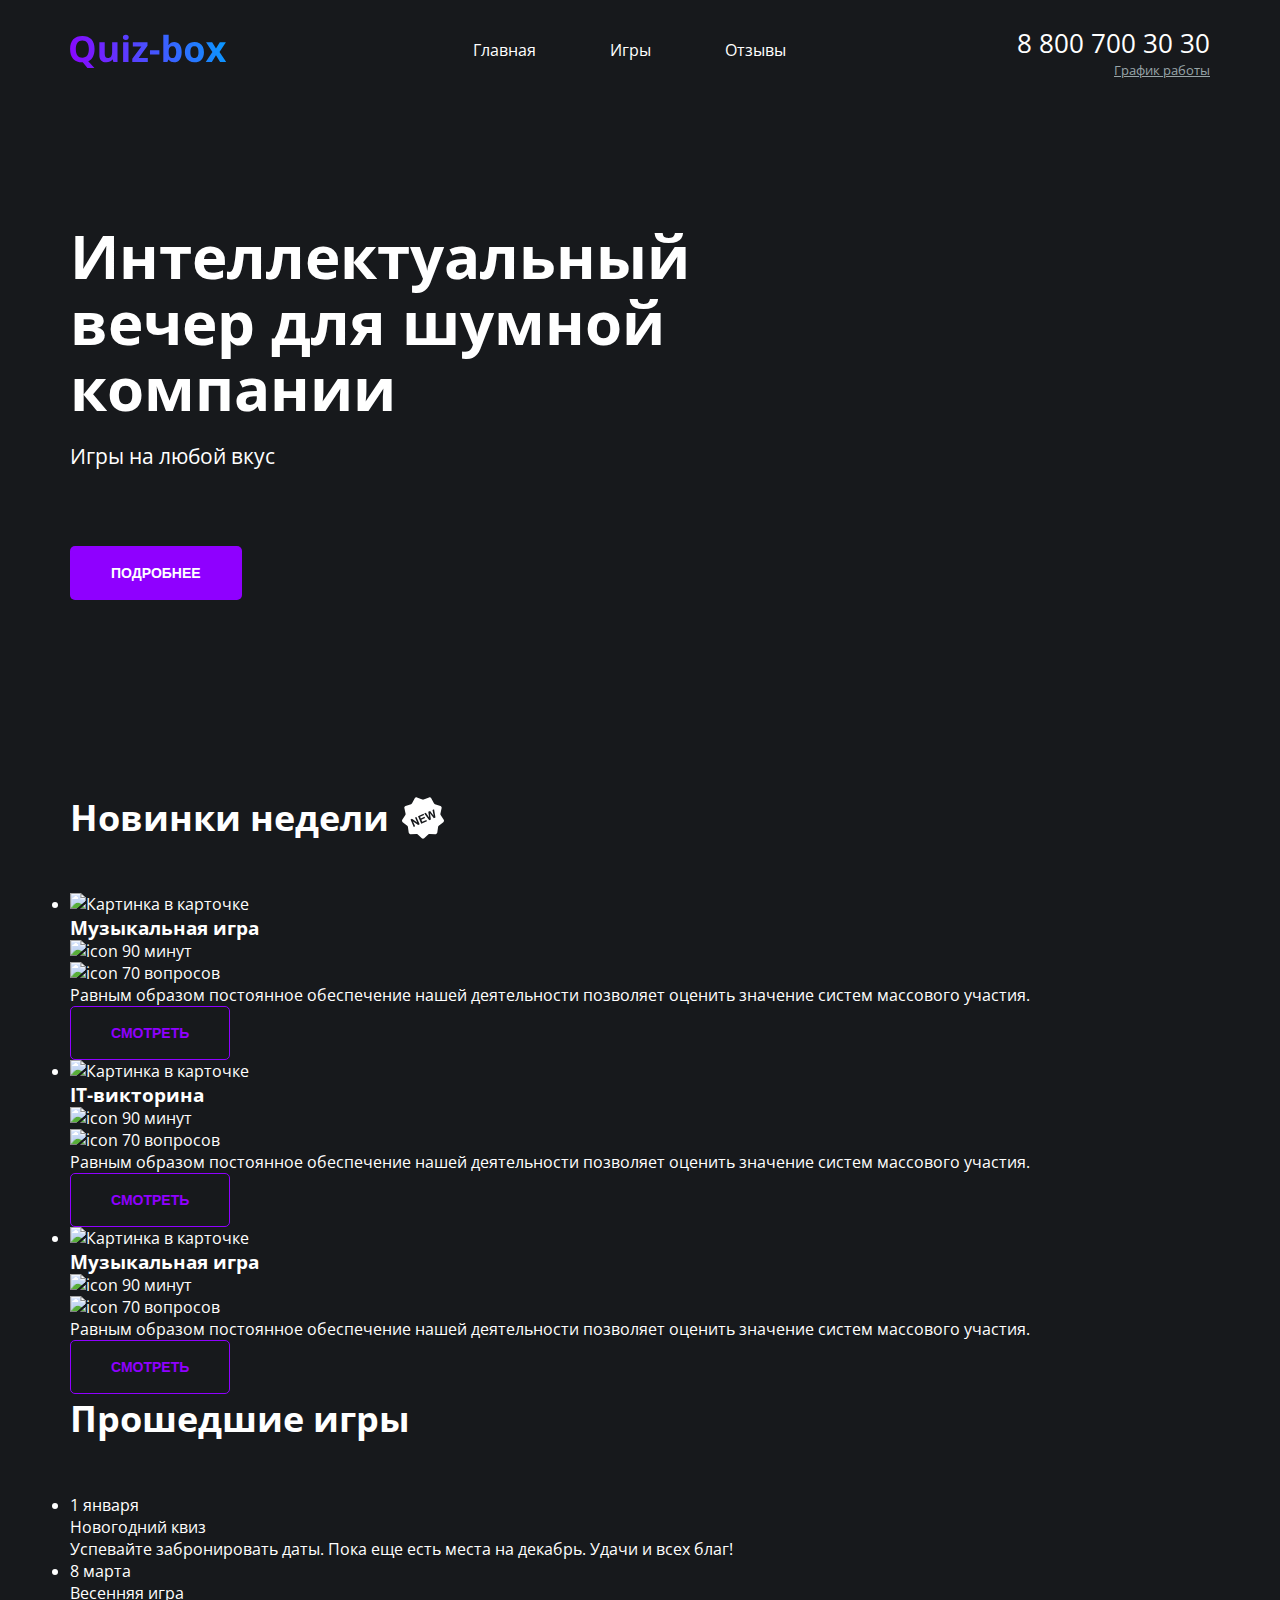
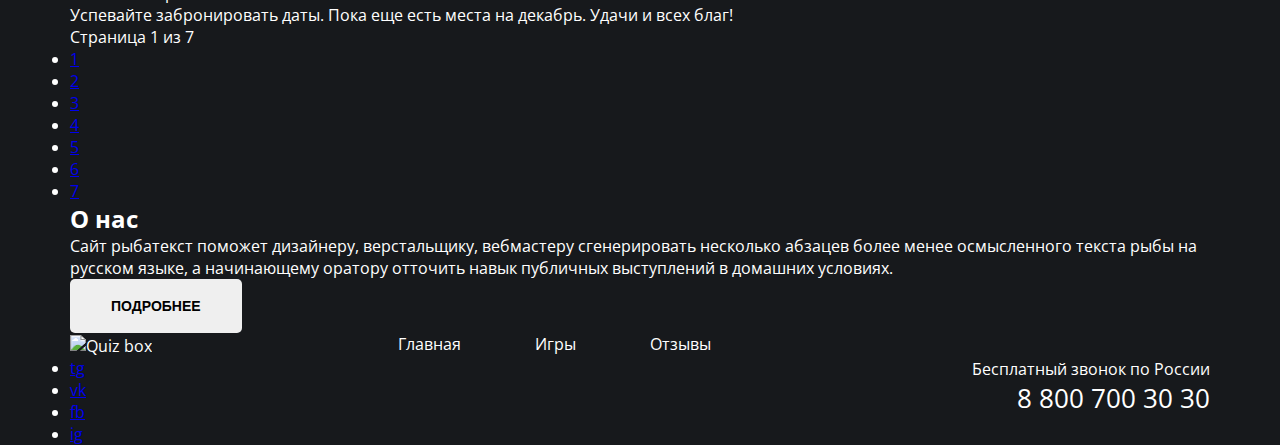
==== index.html @ 0a47a5cc "Week 2 (Quiz-box): Added styles for header" ====
<!DOCTYPE html>
<html lang="ru">

<head>
  <meta charset="UTF-8">
  <meta name="viewport" content="width=device-width, initial-scale=1.0">
  <title>Главная</title>
  <link rel="stylesheet" href="style.css">
</head>

<body id="body">
  <div class="wrapper">
    <div class="container">
      <header class="main-header">
        <div class="logo">
          <img src="./images/logo/Quiz-box.svg" alt="Quiz box" class="logo__image">
        </div>
        <nav class="menu">
          <ul class="menu__items">
            <li class="menu__item">
              <a href="#" class="menu__link">Главная</a>
            </li>
            <li class="menu__item">
              <a href="#" class="menu__link">Игры</a>
            </li>
            <li class="menu__item">
              <a href="#" class="menu__link">Отзывы</a>
            </li>
          </ul>
        </nav>
        <address class="contacts">
          <div class="contacts__phone"><a href="tel:88007003030" class="contacts__link">8 800 700 30 30</a></div>
          <div class="schedule">
            <div class="schedule__text">График работы</div>
            <div class="schedule__info">
              <div class="schedule__worktime">пн-вс: 09:00 - 20:00</div>
              <div class="schedule__lunch">Обед: 14:00-14:30</div>
            </div>
          </div>
        </address>
      </header>
      <main class="main">
        <section class="common">
          <h1 class="common__header">Интеллектуальный вечер для шумной компании</h1>
          <p class="common__text">Игры на любой вкус</p>
          <button type="button" class="btn btn-primary">Подробнее</button>
        </section>
        <section class="new">
          <div class="section-header">
            <h2 class="section-header__title">
              Новинки недели
            </h2>
            <div class="section-header__image">
              <img src="./images/icons/new.svg" alt="New" class="section-header__img">
            </div>
          </div>
          <div class="new__container">
            <ul class="new__cards">
              <li class="announce-card">
                <div class="announce-card__container">
                  <div class="announce-card__image">
                    <img src="#" alt="Картинка в карточке">
                  </div>
                  <div class="announce-card__content">
                    <h3 class="announce-card__header">Музыкальная игра</h3>
                    <div class="announce-card__options">
                      <div class="announce-card__info">
                        <img src="#" alt="icon" class="announce-card__icon">
                        <span class="announce-card__secondary">90 минут</span>
                      </div>
                      <div class="announce-card__info">
                        <img src="#" alt="icon" class="announce-card__icon">
                        <span class="announce-card__secondary">70 вопросов</span>
                      </div>
                    </div>
                    <div class="announce-card__description">
                      Равным образом постоянное обеспечение нашей деятельности позволяет оценить значение систем массового участия.
                    </div>
                    <div class="announce-card__footer">
                      <button type="button" class="btn btn-secondary">Смотреть</button>
                    </div>
                  </div>
                </div>
              </li>
              <li class="announce-card">
                <div class="announce-card__container">
                  <div class="announce-card__image">
                    <img src="#" alt="Картинка в карточке">
                  </div>
                  <div class="announce-card__content">
                    <h3 class="announce-card__header">IT-викторина</h3>
                    <div class="announce-card__options">
                      <div class="announce-card__info">
                        <img src="#" alt="icon" class="announce-card__icon">
                        <span class="announce-card__secondary">90 минут</span>
                      </div>
                      <div class="announce-card__info">
                        <img src="#" alt="icon" class="announce-card__icon">
                        <span class="announce-card__secondary">70 вопросов</span>
                      </div>
                    </div>
                    <div class="announce-card__description">
                      Равным образом постоянное обеспечение нашей деятельности позволяет оценить значение систем массового участия.
                    </div>
                    <div class="announce-card__footer">
                      <button type="button" class="btn btn-secondary">Смотреть</button>
                    </div>
                  </div>
                </div>
              </li>
              <li class="announce-card">
                <div class="announce-card__container">
                  <div class="announce-card__image">
                    <img src="#" alt="Картинка в карточке">
                  </div>
                  <div class="announce-card__content">
                    <h3 class="announce-card__header">Музыкальная игра</h3>
                    <div class="announce-card__options">
                      <div class="announce-card__info">
                        <img src="#" alt="icon" class="announce-card__icon">
                        <span class="announce-card__secondary">90 минут</span>
                      </div>
                      <div class="announce-card__info">
                        <img src="#" alt="icon" class="announce-card__icon">
                        <span class="announce-card__secondary">70 вопросов</span>
                      </div>
                    </div>
                    <div class="announce-card__description">
                      Равным образом постоянное обеспечение нашей деятельности позволяет оценить значение систем массового участия.
                    </div>
                    <div class="announce-card__footer">
                      <button type="button" class="btn btn-secondary">Смотреть</button>
                    </div>
                  </div>
                </div>
              </li>
            </ul>
          </div>
        </section>
        <section class="last">
          <div class="section-header">
            <h2 class="section-header__title">
              Прошедшие игры
            </h2>
          </div>
          <div class="cards">
            <ul class="card__list">
              <li class="past-card">
                <div class="past-card__container">
                  <div class="past-card__content">
                    <time class="past-card__date" datetime="2023-01-01">1 января</time>
                    <p class="past-card__header">Новогодний квиз</p>
                    <div class="past-card__description">
                      Успевайте забронировать даты. Пока еще есть места на декабрь. Удачи и всех благ!
                    </div>
                  </div>
                </div>
              </li>
              <li class="past-card">
                <div class="past-card__container">
                  <div class="past-card__content">
                    <time class="past-card__date" datetime="2023-03-08">8 марта</time>
                    <p class="past-card__header">Весенняя игра</p>
                    <div class="past-card__description">
                      Успевайте забронировать даты. Пока еще есть места на декабрь. Удачи и всех благ!
                    </div>
                  </div>
                </div>
              </li>
            </ul>
            <div class="pagination">
              <div class="pagination__text">
                Страница <span class="pagination__first-page">1</span> из <span class="pagination__last-page">7</span>
              </div>
              <ul class="pagination__list">
                <li class="pagination__item">
                  <a href="#" class="pagination__link">1</a>
                </li>
                <li class="pagination__item">
                  <a href="#" class="pagination__link">2</a>
                </li>
                <li class="pagination__item">
                  <a href="#" class="pagination__link">3</a>
                </li>
                <li class="pagination__item">
                  <a href="#" class="pagination__link">4</a>
                </li>
                <li class="pagination__item">
                  <a href="#" class="pagination__link">5</a>
                </li>
                <li class="pagination__item">
                  <a href="#" class="pagination__link">6</a>
                </li>
                <li class="pagination__item">
                  <a href="#" class="pagination__link">7</a>
                </li>
              </ul>
            </div>
          </div>
        </section>
        <section class="about">
          <div class="about__block">
            <h2 class="about__header">О нас</h2>
            <div class="about__text">Сайт рыбатекст поможет дизайнеру, верстальщику, вебмастеру сгенерировать несколько абзацев более менее осмысленного текста рыбы на русском языке, а начинающему оратору отточить навык публичных выступлений в домашних условиях.</div>
            <button type="button" class="btn">Подробнее</button>
          </div>
        </section>
      </main>
      <footer class="main-footer">
        <div class="logo">
          <img src="" alt="Quiz box" class="logo__image">
        </div>
        <nav class="menu">
          <ul class="menu__items">
            <li class="menu__item">
              <a href="#" class="menu__link">Главная</a>
            </li>
            <li class="menu__item">
              <a href="#" class="menu__link">Игры</a>
            </li>
            <li class="menu__item">
              <a href="#" class="menu__link">Отзывы</a>
            </li>
          </ul>
        </nav>
        <div class="social">
          <ul class="social__items">
            <li class="social__item">
              <a href="#" class="social__link">tg</a>
            </li>
            <li class="social__item">
              <a href="#" class="social__link">vk</a>
            </li>
            <li class="social__item">
              <a href="#" class="social__link">fb</a>
            </li>
            <li class="social__item">
              <a href="#" class="social__link">ig</a>
            </li>
          </ul>
        </div>
        <div class="contacts">
          <div class="contacts__description">Бесплатный звонок по России</div>
          <div class="contacts__phone"><a href="tel:88007003030" class="contacts__link">8 800 700 30 30</a></div>
        </div>
      </footer>
    </div>
  </div>
</body>

</html>
---- style.css ----
@import url("https://fonts.googleapis.com/css2?family=Open+Sans:ital,wght@0,400;0,600;0,700;1,400&display=swap");

:root {
  --main-bg-color: #17191c;
  --main-font-color: #ffffff;
  --secondary-text-color: #666666;
  --schedule-text-color: #98a4a8;
  --schedule-info-text-color: #1e1f20;
  --schedule-info-bg-color: #cdd1d2;
  --accent-color: #8f00ff;
  --btn-bg-purple: #8f00ff;
  --btn-hover-bg-purple: #741bba;
  --btn-bg-gray: #8e8e8e;
  --btn-hover-bg-gray: #2b2b2b;
  --white-color: #ffffff;
}

* {
  margin: 0;
  padding: 0;
}

#body {
  font-family: "Open Sans", sans-serif;
  font-weight: normal;
  background-color: var(--main-bg-color);
  color: var(--main-font-color);
}

.btn {
  padding: 18px 40px;
  font-size: 14px;
  font-weight: bold;
  text-transform: uppercase;
  border: 1px solid transparent;
  border-radius: 5px;
  cursor: pointer;
}

.btn-primary {
  background-color: var(--btn-bg-purple);
  color: var(--white-color);
}

.btn-primary:hover {
  background-color: var(--btn-hover-bg-purple);
}

.btn-secondary {
  background-color: transparent;
  border-color: var(--btn-bg-purple);
  color: var(--btn-bg-purple);
}

.btn-white {
}

.container {
  width: 1140px;
  margin: 0 auto;
}

.main-header {
  position: relative;
  padding: 34px 0;
  margin-bottom: 120px;
}

.logo {
  display: inline-block;
}

.logo__image {
  vertical-align: middle;
}

.menu {
  display: inline-block;
  margin-left: 207px;
}

.menu__items {
  list-style-type: none;
}

.menu__item {
  display: inline-block;
  margin: 0 35px;
}

.menu__link {
  color: var(--main-font-color);
  text-decoration: none;
}

.menu__link:hover {
  color: var(--accent-color);
}

.contacts {
  font-style: normal;
  position: absolute;
  top: 25px;
  right: 0;
  text-align: right;
}

.contacts__phone {
}

.contacts__link {
  color: var(--main-font-color);
  text-decoration: none;
  font-size: 26px;
}

.schedule__text {
  font-size: 13px;
  color: var(--schedule-text-color);
  text-decoration: underline;
}

.schedule__text:hover {
  color: var(--main-font-color);
  cursor: pointer;
}

.schedule__text:hover + .schedule__info {
  display: block;
}

.schedule__info {
  display: none;
  position: absolute;
  bottom: -100px;
  right: 0;
  padding: 20px;
  border-radius: 5px;

  background-color: var(--schedule-info-bg-color);
  color: var(--schedule-info-text-color);
}

.schedule__lunch,
.schedule__worktime {
  text-align: center;
  font-size: 13px;
}

.schedule__worktime {
  font-weight: bold;
}
.schedule__lunch {
  font-weight: 600;
}

.main .common {
  margin-bottom: 193px;
}

.main .common__header {
  width: 55%;
  margin-bottom: 21px;
  font-size: 60px;
  line-height: 1.1;
  font-weight: bold;
}

.main .common__text {
  font-size: 21px;
  margin-bottom: 76px;
}

.section-header {
  margin-bottom: 51px;
}

.section-header__title,
.section-header__image {
  display: inline-block;
  vertical-align: middle;
}

.section-header__title {
  font-size: 36px;
  font-weight: bold;
}

.new .section-header__image {
  margin-left: 9px;
  width: 42px;
  height: 42px;
}

.main-footer {
  position: relative;
}
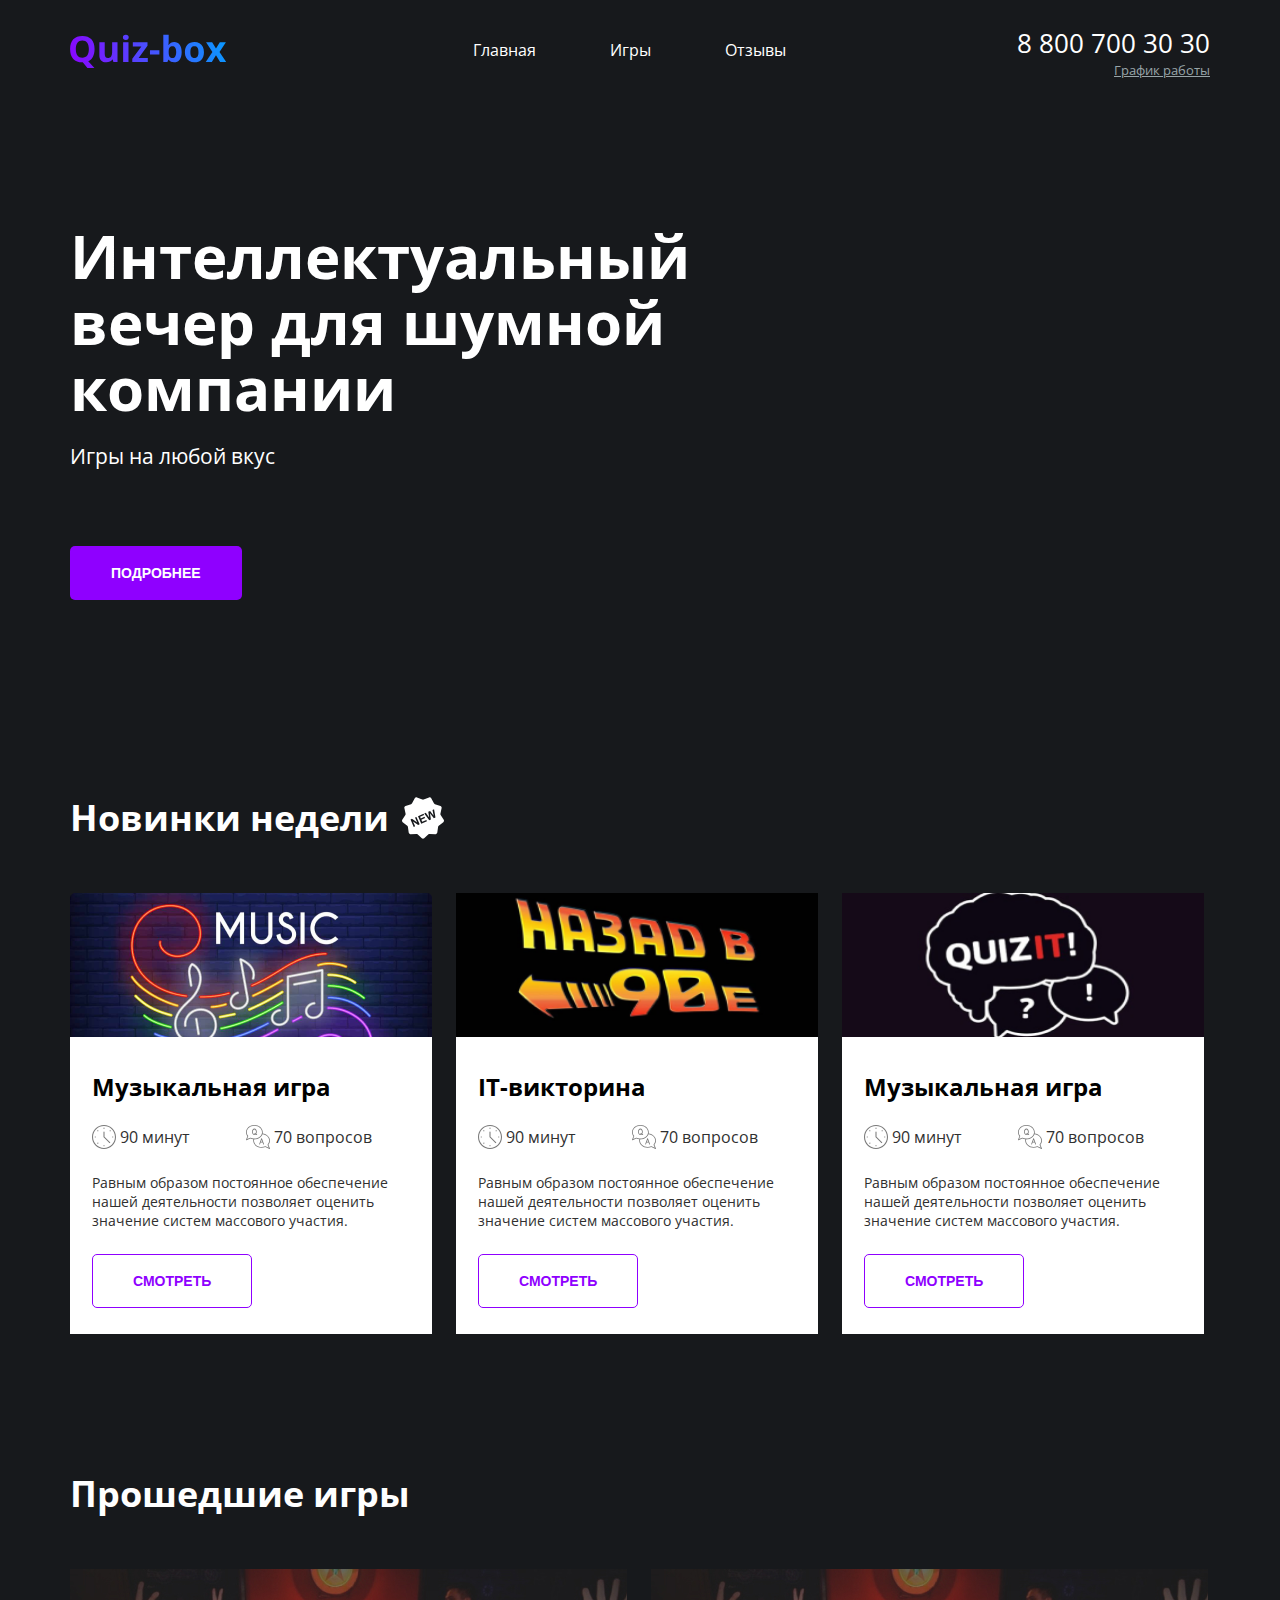
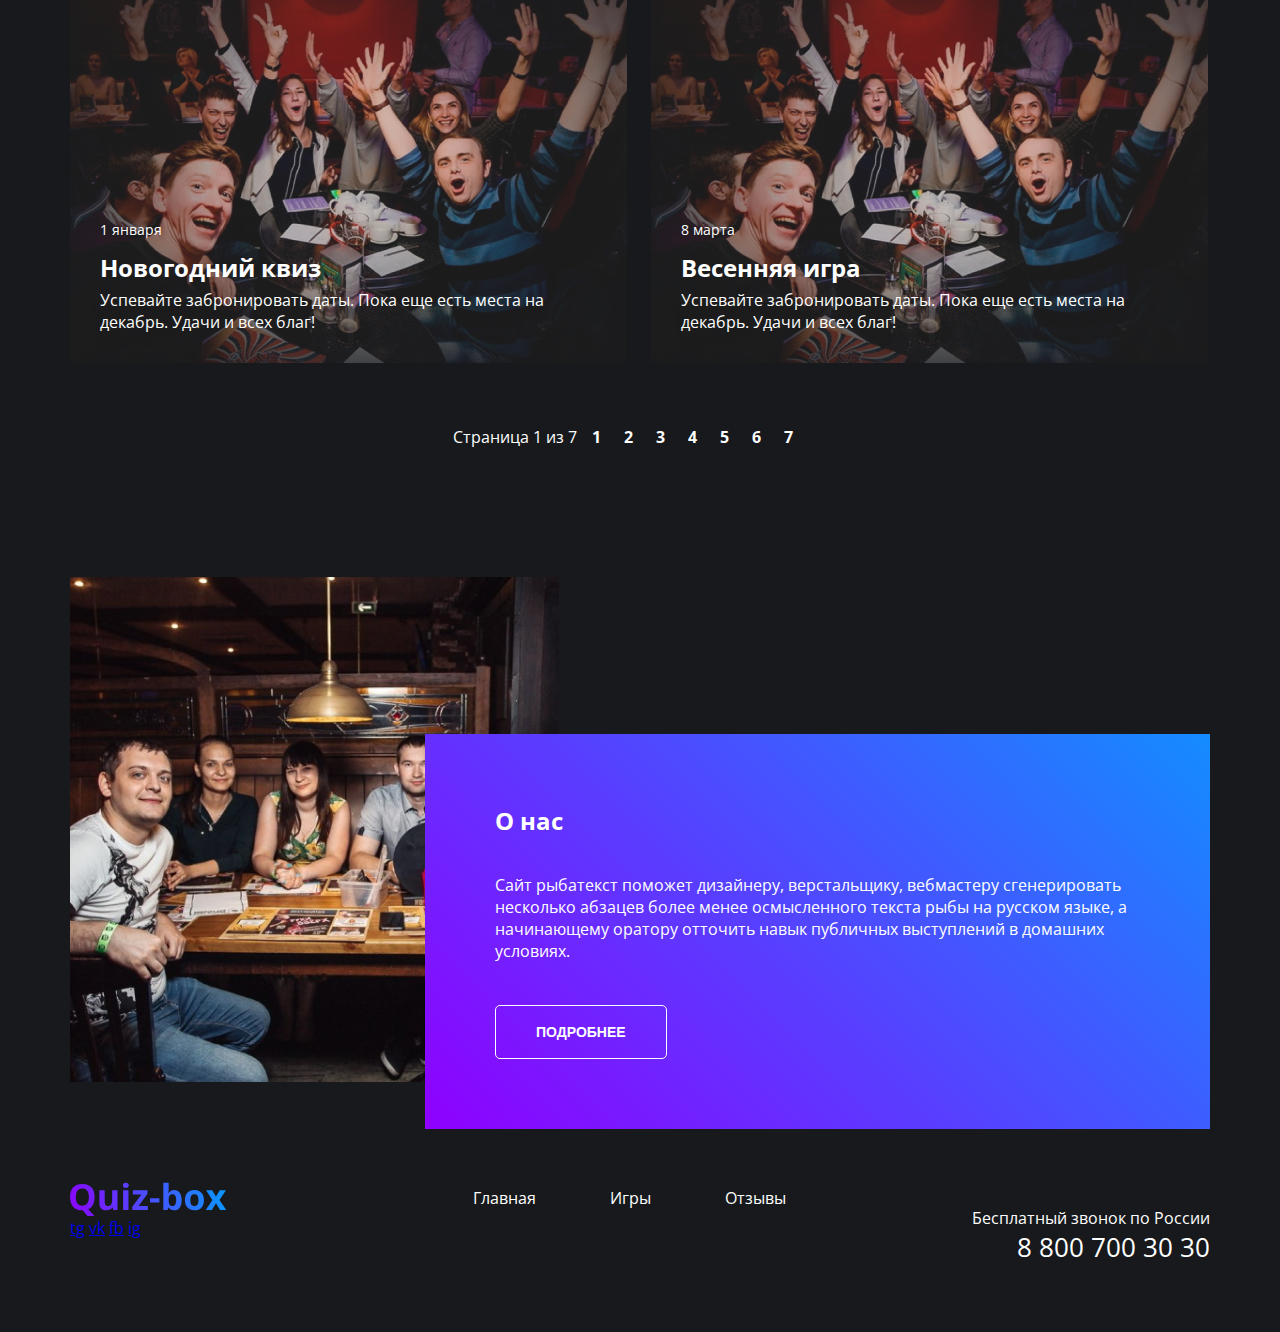
==== commit 9462ea7e: "Week 2 (Quiz-box): Added main section" ====
--- a/index.html
+++ b/index.html
@@ -1,251 +1,328 @@
 <!DOCTYPE html>
 <html lang="ru">
+  <head>
+    <meta charset="UTF-8" />
+    <meta name="viewport" content="width=device-width, initial-scale=1.0" />
+    <title>Главная</title>
+    <link rel="stylesheet" href="style.css" />
+  </head>
 
-<head>
-  <meta charset="UTF-8">
-  <meta name="viewport" content="width=device-width, initial-scale=1.0">
-  <title>Главная</title>
-  <link rel="stylesheet" href="style.css">
-</head>
-
-<body id="body">
-  <div class="wrapper">
-    <div class="container">
-      <header class="main-header">
-        <div class="logo">
-          <img src="./images/logo/Quiz-box.svg" alt="Quiz box" class="logo__image">
-        </div>
-        <nav class="menu">
-          <ul class="menu__items">
-            <li class="menu__item">
-              <a href="#" class="menu__link">Главная</a>
-            </li>
-            <li class="menu__item">
-              <a href="#" class="menu__link">Игры</a>
-            </li>
-            <li class="menu__item">
-              <a href="#" class="menu__link">Отзывы</a>
-            </li>
-          </ul>
-        </nav>
-        <address class="contacts">
-          <div class="contacts__phone"><a href="tel:88007003030" class="contacts__link">8 800 700 30 30</a></div>
-          <div class="schedule">
-            <div class="schedule__text">График работы</div>
-            <div class="schedule__info">
-              <div class="schedule__worktime">пн-вс: 09:00 - 20:00</div>
-              <div class="schedule__lunch">Обед: 14:00-14:30</div>
-            </div>
+  <body id="body">
+    <div class="wrapper">
+      <div class="container">
+        <header class="main-header">
+          <div class="logo">
+            <img
+              src="./images/logo/Quiz-box.svg"
+              alt="Quiz box"
+              class="logo__image"
+            />
           </div>
-        </address>
-      </header>
-      <main class="main">
-        <section class="common">
-          <h1 class="common__header">Интеллектуальный вечер для шумной компании</h1>
-          <p class="common__text">Игры на любой вкус</p>
-          <button type="button" class="btn btn-primary">Подробнее</button>
-        </section>
-        <section class="new">
-          <div class="section-header">
-            <h2 class="section-header__title">
-              Новинки недели
-            </h2>
-            <div class="section-header__image">
-              <img src="./images/icons/new.svg" alt="New" class="section-header__img">
-            </div>
+          <nav class="menu">
+            <ul class="menu__items">
+              <li class="menu__item">
+                <a href="#" class="menu__link">Главная</a>
+              </li>
+              <li class="menu__item">
+                <a href="#" class="menu__link">Игры</a>
+              </li>
+              <li class="menu__item">
+                <a href="#" class="menu__link">Отзывы</a>
+              </li>
+            </ul>
+          </nav>
+          <address class="contacts">
+            <div class="contacts__phone">
+              <a href="tel:88007003030" class="contacts__link"
+                >8 800 700 30 30</a
+              >
+            </div>
+            <div class="schedule">
+              <div class="schedule__text">График работы</div>
+              <div class="schedule__info">
+                <div class="schedule__worktime">пн-вс: 09:00 - 20:00</div>
+                <div class="schedule__lunch">Обед: 14:00-14:30</div>
+              </div>
+            </div>
+          </address>
+        </header>
+        <main class="main">
+          <section class="common">
+            <h1 class="common__header">
+              Интеллектуальный вечер для шумной компании
+            </h1>
+            <p class="common__text">Игры на любой вкус</p>
+            <button type="button" class="btn btn-primary">Подробнее</button>
+          </section>
+          <section class="new">
+            <div class="section-header">
+              <h2 class="section-header__title">Новинки недели</h2>
+              <div class="section-header__image">
+                <img
+                  src="./images/icons/new.svg"
+                  alt="New"
+                  class="section-header__img"
+                />
+              </div>
+            </div>
+            <div class="new__container">
+              <ul class="new__cards">
+                <li class="announce-card">
+                  <div class="announce-card__container">
+                    <div class="announce-card__image">
+                      <img
+                        src="images/content/new-1.png"
+                        class="announce-card__img"
+                        alt="Картинка в карточке"
+                      />
+                    </div>
+                    <div class="announce-card__content">
+                      <h3 class="announce-card__header">Музыкальная игра</h3>
+                      <div class="announce-card__options">
+                        <div class="announce-card__info">
+                          <img
+                            src="images/icons/time.svg"
+                            alt="icon"
+                            class="announce-card__icon"
+                          />
+                          <span class="announce-card__secondary">90 минут</span>
+                        </div>
+                        <div class="announce-card__info">
+                          <img
+                            src="images/icons/questions.svg"
+                            alt="icon"
+                            class="announce-card__icon"
+                          />
+                          <span class="announce-card__secondary"
+                            >70 вопросов</span
+                          >
+                        </div>
+                      </div>
+                      <div class="announce-card__description">
+                        Равным образом постоянное обеспечение нашей деятельности
+                        позволяет оценить значение систем массового участия.
+                      </div>
+                      <div class="announce-card__footer">
+                        <button type="button" class="btn btn-secondary">
+                          Смотреть
+                        </button>
+                      </div>
+                    </div>
+                  </div>
+                </li>
+                <li class="announce-card">
+                  <div class="announce-card__container">
+                    <div class="announce-card__image">
+                      <img
+                        src="images/content/new-2.png"
+                        class="announce-card__img"
+                        alt="Картинка в карточке"
+                      />
+                    </div>
+                    <div class="announce-card__content">
+                      <h3 class="announce-card__header">IT-викторина</h3>
+                      <div class="announce-card__options">
+                        <div class="announce-card__info">
+                          <img
+                            src="images/icons/time.svg"
+                            alt="icon"
+                            class="announce-card__icon"
+                          />
+                          <span class="announce-card__secondary">90 минут</span>
+                        </div>
+                        <div class="announce-card__info">
+                          <img
+                            src="images/icons/questions.svg"
+                            alt="icon"
+                            class="announce-card__icon"
+                          />
+                          <span class="announce-card__secondary"
+                            >70 вопросов</span
+                          >
+                        </div>
+                      </div>
+                      <div class="announce-card__description">
+                        Равным образом постоянное обеспечение нашей деятельности
+                        позволяет оценить значение систем массового участия.
+                      </div>
+                      <div class="announce-card__footer">
+                        <button type="button" class="btn btn-secondary">
+                          Смотреть
+                        </button>
+                      </div>
+                    </div>
+                  </div>
+                </li>
+                <li class="announce-card">
+                  <div class="announce-card__container">
+                    <div class="announce-card__image">
+                      <img
+                        src="images/content/new-3.png"
+                        class="announce-card__img"
+                        alt="Картинка в карточке"
+                      />
+                    </div>
+                    <div class="announce-card__content">
+                      <h3 class="announce-card__header">Музыкальная игра</h3>
+                      <div class="announce-card__options">
+                        <div class="announce-card__info">
+                          <img
+                            src="images/icons/time.svg"
+                            alt="icon"
+                            class="announce-card__icon"
+                          />
+                          <span class="announce-card__secondary">90 минут</span>
+                        </div>
+                        <div class="announce-card__info">
+                          <img
+                            src="images/icons/questions.svg"
+                            alt="icon"
+                            class="announce-card__icon"
+                          />
+                          <span class="announce-card__secondary"
+                            >70 вопросов</span
+                          >
+                        </div>
+                      </div>
+                      <div class="announce-card__description">
+                        Равным образом постоянное обеспечение нашей деятельности
+                        позволяет оценить значение систем массового участия.
+                      </div>
+                      <div class="announce-card__footer">
+                        <button type="button" class="btn btn-secondary">
+                          Смотреть
+                        </button>
+                      </div>
+                    </div>
+                  </div>
+                </li>
+              </ul>
+            </div>
+          </section>
+          <section class="last">
+            <div class="section-header">
+              <h2 class="section-header__title">Прошедшие игры</h2>
+            </div>
+            <div class="cards">
+              <ul class="card__list">
+                <li class="past-card">
+                  <div class="past-card__container">
+                    <div class="past-card__content">
+                      <time class="past-card__date" datetime="2023-01-01"
+                        >1 января</time
+                      >
+                      <p class="past-card__header">Новогодний квиз</p>
+                      <div class="past-card__description">
+                        Успевайте забронировать даты. Пока еще есть места на
+                        декабрь. Удачи и всех благ!
+                      </div>
+                    </div>
+                  </div>
+                </li>
+                <li class="past-card">
+                  <div class="past-card__container">
+                    <div class="past-card__content">
+                      <time class="past-card__date" datetime="2023-03-08"
+                        >8 марта</time
+                      >
+                      <p class="past-card__header">Весенняя игра</p>
+                      <div class="past-card__description">
+                        Успевайте забронировать даты. Пока еще есть места на
+                        декабрь. Удачи и всех благ!
+                      </div>
+                    </div>
+                  </div>
+                </li>
+              </ul>
+              <div class="pagination">
+                <div class="pagination__text">
+                  Страница <span class="pagination__first-page">1</span> из
+                  <span class="pagination__last-page">7</span>
+                </div>
+                <ul class="pagination__list">
+                  <li class="pagination__item">
+                    <a href="#" class="pagination__link">1</a>
+                  </li>
+                  <li class="pagination__item">
+                    <a href="#" class="pagination__link">2</a>
+                  </li>
+                  <li class="pagination__item">
+                    <a href="#" class="pagination__link">3</a>
+                  </li>
+                  <li class="pagination__item">
+                    <a href="#" class="pagination__link">4</a>
+                  </li>
+                  <li class="pagination__item">
+                    <a href="#" class="pagination__link">5</a>
+                  </li>
+                  <li class="pagination__item">
+                    <a href="#" class="pagination__link">6</a>
+                  </li>
+                  <li class="pagination__item">
+                    <a href="#" class="pagination__link">7</a>
+                  </li>
+                </ul>
+              </div>
+            </div>
+          </section>
+          <section class="about">
+            <div class="about__container">
+              <div class="about__block">
+                <h2 class="about__header">О нас</h2>
+                <div class="about__text">
+                  Сайт рыбатекст поможет дизайнеру, верстальщику, вебмастеру
+                  сгенерировать несколько абзацев более менее осмысленного
+                  текста рыбы на русском языке, а начинающему оратору отточить
+                  навык публичных выступлений в домашних условиях.
+                </div>
+                <button type="btn" class="btn btn-white">Подробнее</button>
+              </div>
+            </div>
+          </section>
+        </main>
+        <footer class="main-footer">
+          <div class="logo">
+            <img src="images/logo/Quiz-box.svg" alt="Quiz box" class="logo__image" />
           </div>
-          <div class="new__container">
-            <ul class="new__cards">
-              <li class="announce-card">
-                <div class="announce-card__container">
-                  <div class="announce-card__image">
-                    <img src="#" alt="Картинка в карточке">
-                  </div>
-                  <div class="announce-card__content">
-                    <h3 class="announce-card__header">Музыкальная игра</h3>
-                    <div class="announce-card__options">
-                      <div class="announce-card__info">
-                        <img src="#" alt="icon" class="announce-card__icon">
-                        <span class="announce-card__secondary">90 минут</span>
-                      </div>
-                      <div class="announce-card__info">
-                        <img src="#" alt="icon" class="announce-card__icon">
-                        <span class="announce-card__secondary">70 вопросов</span>
-                      </div>
-                    </div>
-                    <div class="announce-card__description">
-                      Равным образом постоянное обеспечение нашей деятельности позволяет оценить значение систем массового участия.
-                    </div>
-                    <div class="announce-card__footer">
-                      <button type="button" class="btn btn-secondary">Смотреть</button>
-                    </div>
-                  </div>
-                </div>
-              </li>
-              <li class="announce-card">
-                <div class="announce-card__container">
-                  <div class="announce-card__image">
-                    <img src="#" alt="Картинка в карточке">
-                  </div>
-                  <div class="announce-card__content">
-                    <h3 class="announce-card__header">IT-викторина</h3>
-                    <div class="announce-card__options">
-                      <div class="announce-card__info">
-                        <img src="#" alt="icon" class="announce-card__icon">
-                        <span class="announce-card__secondary">90 минут</span>
-                      </div>
-                      <div class="announce-card__info">
-                        <img src="#" alt="icon" class="announce-card__icon">
-                        <span class="announce-card__secondary">70 вопросов</span>
-                      </div>
-                    </div>
-                    <div class="announce-card__description">
-                      Равным образом постоянное обеспечение нашей деятельности позволяет оценить значение систем массового участия.
-                    </div>
-                    <div class="announce-card__footer">
-                      <button type="button" class="btn btn-secondary">Смотреть</button>
-                    </div>
-                  </div>
-                </div>
-              </li>
-              <li class="announce-card">
-                <div class="announce-card__container">
-                  <div class="announce-card__image">
-                    <img src="#" alt="Картинка в карточке">
-                  </div>
-                  <div class="announce-card__content">
-                    <h3 class="announce-card__header">Музыкальная игра</h3>
-                    <div class="announce-card__options">
-                      <div class="announce-card__info">
-                        <img src="#" alt="icon" class="announce-card__icon">
-                        <span class="announce-card__secondary">90 минут</span>
-                      </div>
-                      <div class="announce-card__info">
-                        <img src="#" alt="icon" class="announce-card__icon">
-                        <span class="announce-card__secondary">70 вопросов</span>
-                      </div>
-                    </div>
-                    <div class="announce-card__description">
-                      Равным образом постоянное обеспечение нашей деятельности позволяет оценить значение систем массового участия.
-                    </div>
-                    <div class="announce-card__footer">
-                      <button type="button" class="btn btn-secondary">Смотреть</button>
-                    </div>
-                  </div>
-                </div>
+          <nav class="menu">
+            <ul class="menu__items">
+              <li class="menu__item">
+                <a href="#" class="menu__link">Главная</a>
+              </li>
+              <li class="menu__item">
+                <a href="#" class="menu__link">Игры</a>
+              </li>
+              <li class="menu__item">
+                <a href="#" class="menu__link">Отзывы</a>
+              </li>
+            </ul>
+          </nav>
+          <div class="social">
+            <ul class="social__items">
+              <li class="social__item">
+                <a href="#" class="social__link">tg</a>
+              </li>
+              <li class="social__item">
+                <a href="#" class="social__link">vk</a>
+              </li>
+              <li class="social__item">
+                <a href="#" class="social__link">fb</a>
+              </li>
+              <li class="social__item">
+                <a href="#" class="social__link">ig</a>
               </li>
             </ul>
           </div>
-        </section>
-        <section class="last">
-          <div class="section-header">
-            <h2 class="section-header__title">
-              Прошедшие игры
-            </h2>
+          <div class="contacts">
+            <div class="contacts__description">Бесплатный звонок по России</div>
+            <div class="contacts__phone">
+              <a href="tel:88007003030" class="contacts__link"
+                >8 800 700 30 30</a
+              >
+            </div>
           </div>
-          <div class="cards">
-            <ul class="card__list">
-              <li class="past-card">
-                <div class="past-card__container">
-                  <div class="past-card__content">
-                    <time class="past-card__date" datetime="2023-01-01">1 января</time>
-                    <p class="past-card__header">Новогодний квиз</p>
-                    <div class="past-card__description">
-                      Успевайте забронировать даты. Пока еще есть места на декабрь. Удачи и всех благ!
-                    </div>
-                  </div>
-                </div>
-              </li>
-              <li class="past-card">
-                <div class="past-card__container">
-                  <div class="past-card__content">
-                    <time class="past-card__date" datetime="2023-03-08">8 марта</time>
-                    <p class="past-card__header">Весенняя игра</p>
-                    <div class="past-card__description">
-                      Успевайте забронировать даты. Пока еще есть места на декабрь. Удачи и всех благ!
-                    </div>
-                  </div>
-                </div>
-              </li>
-            </ul>
-            <div class="pagination">
-              <div class="pagination__text">
-                Страница <span class="pagination__first-page">1</span> из <span class="pagination__last-page">7</span>
-              </div>
-              <ul class="pagination__list">
-                <li class="pagination__item">
-                  <a href="#" class="pagination__link">1</a>
-                </li>
-                <li class="pagination__item">
-                  <a href="#" class="pagination__link">2</a>
-                </li>
-                <li class="pagination__item">
-                  <a href="#" class="pagination__link">3</a>
-                </li>
-                <li class="pagination__item">
-                  <a href="#" class="pagination__link">4</a>
-                </li>
-                <li class="pagination__item">
-                  <a href="#" class="pagination__link">5</a>
-                </li>
-                <li class="pagination__item">
-                  <a href="#" class="pagination__link">6</a>
-                </li>
-                <li class="pagination__item">
-                  <a href="#" class="pagination__link">7</a>
-                </li>
-              </ul>
-            </div>
-          </div>
-        </section>
-        <section class="about">
-          <div class="about__block">
-            <h2 class="about__header">О нас</h2>
-            <div class="about__text">Сайт рыбатекст поможет дизайнеру, верстальщику, вебмастеру сгенерировать несколько абзацев более менее осмысленного текста рыбы на русском языке, а начинающему оратору отточить навык публичных выступлений в домашних условиях.</div>
-            <button type="button" class="btn">Подробнее</button>
-          </div>
-        </section>
-      </main>
-      <footer class="main-footer">
-        <div class="logo">
-          <img src="" alt="Quiz box" class="logo__image">
-        </div>
-        <nav class="menu">
-          <ul class="menu__items">
-            <li class="menu__item">
-              <a href="#" class="menu__link">Главная</a>
-            </li>
-            <li class="menu__item">
-              <a href="#" class="menu__link">Игры</a>
-            </li>
-            <li class="menu__item">
-              <a href="#" class="menu__link">Отзывы</a>
-            </li>
-          </ul>
-        </nav>
-        <div class="social">
-          <ul class="social__items">
-            <li class="social__item">
-              <a href="#" class="social__link">tg</a>
-            </li>
-            <li class="social__item">
-              <a href="#" class="social__link">vk</a>
-            </li>
-            <li class="social__item">
-              <a href="#" class="social__link">fb</a>
-            </li>
-            <li class="social__item">
-              <a href="#" class="social__link">ig</a>
-            </li>
-          </ul>
-        </div>
-        <div class="contacts">
-          <div class="contacts__description">Бесплатный звонок по России</div>
-          <div class="contacts__phone"><a href="tel:88007003030" class="contacts__link">8 800 700 30 30</a></div>
-        </div>
-      </footer>
+        </footer>
+      </div>
     </div>
-  </div>
-</body>
-
-</html>+  </body>
+</html>
--- a/style.css
+++ b/style.css
@@ -1,5 +1,4 @@
 @import url("https://fonts.googleapis.com/css2?family=Open+Sans:ital,wght@0,400;0,600;0,700;1,400&display=swap");
-
 :root {
   --main-bg-color: #17191c;
   --main-font-color: #ffffff;
@@ -13,20 +12,19 @@
   --btn-bg-gray: #8e8e8e;
   --btn-hover-bg-gray: #2b2b2b;
   --white-color: #ffffff;
-}
-
+  --black-color: #000000;
+  --gray: #303030;
+}
 * {
   margin: 0;
   padding: 0;
 }
-
 #body {
   font-family: "Open Sans", sans-serif;
   font-weight: normal;
   background-color: var(--main-bg-color);
   color: var(--main-font-color);
 }
-
 .btn {
   padding: 18px 40px;
   font-size: 14px;
@@ -36,67 +34,56 @@
   border-radius: 5px;
   cursor: pointer;
 }
-
 .btn-primary {
   background-color: var(--btn-bg-purple);
   color: var(--white-color);
 }
-
 .btn-primary:hover {
   background-color: var(--btn-hover-bg-purple);
 }
-
 .btn-secondary {
   background-color: transparent;
   border-color: var(--btn-bg-purple);
   color: var(--btn-bg-purple);
 }
-
 .btn-white {
-}
-
+  background-color: transparent;
+  border-color: var(--white-color);
+  color: var(--white-color);
+}
 .container {
   width: 1140px;
   margin: 0 auto;
 }
-
 .main-header {
   position: relative;
   padding: 34px 0;
   margin-bottom: 120px;
 }
-
 .logo {
   display: inline-block;
 }
-
 .logo__image {
   vertical-align: middle;
 }
-
 .menu {
   display: inline-block;
   margin-left: 207px;
 }
-
 .menu__items {
   list-style-type: none;
 }
-
 .menu__item {
   display: inline-block;
   margin: 0 35px;
 }
-
 .menu__link {
   color: var(--main-font-color);
   text-decoration: none;
 }
-
 .menu__link:hover {
   color: var(--accent-color);
 }
-
 .contacts {
   font-style: normal;
   position: absolute;
@@ -104,31 +91,25 @@
   right: 0;
   text-align: right;
 }
-
 .contacts__phone {
 }
-
 .contacts__link {
   color: var(--main-font-color);
   text-decoration: none;
   font-size: 26px;
 }
-
 .schedule__text {
   font-size: 13px;
   color: var(--schedule-text-color);
   text-decoration: underline;
 }
-
 .schedule__text:hover {
   color: var(--main-font-color);
   cursor: pointer;
 }
-
 .schedule__text:hover + .schedule__info {
   display: block;
 }
-
 .schedule__info {
   display: none;
   position: absolute;
@@ -136,28 +117,23 @@
   right: 0;
   padding: 20px;
   border-radius: 5px;
-
   background-color: var(--schedule-info-bg-color);
   color: var(--schedule-info-text-color);
 }
-
 .schedule__lunch,
 .schedule__worktime {
   text-align: center;
   font-size: 13px;
 }
-
 .schedule__worktime {
   font-weight: bold;
 }
 .schedule__lunch {
   font-weight: 600;
 }
-
 .main .common {
   margin-bottom: 193px;
 }
-
 .main .common__header {
   width: 55%;
   margin-bottom: 21px;
@@ -165,33 +141,211 @@
   line-height: 1.1;
   font-weight: bold;
 }
-
 .main .common__text {
   font-size: 21px;
   margin-bottom: 76px;
 }
-
 .section-header {
   margin-bottom: 51px;
 }
-
 .section-header__title,
 .section-header__image {
   display: inline-block;
   vertical-align: middle;
 }
-
 .section-header__title {
   font-size: 36px;
   font-weight: bold;
 }
-
-.new .section-header__image {
+.section-header__image {
   margin-left: 9px;
   width: 42px;
   height: 42px;
 }
-
+.new {
+  margin-bottom: 127px;
+}
+.new__cards {
+  list-style-type: none;
+}
+.announce-card {
+  display: inline-block;
+  width: 362px;
+  height: 449px;
+}
+.announce-card:not(:last-child) {
+  margin-right: 20px;
+}
+.announce-card__container {
+}
+.announce-card__image {
+  width: 362px;
+  height: 144px;
+  width: 100%;
+}
+.announce-card__img {
+  width: 362px;
+  height: 144px;
+}
+.announce-card__content {
+  padding: 33px 22px 26px;
+  background: var(--white-color);
+  color: var(--gray);
+}
+.announce-card__header {
+  margin-bottom: 21px;
+  color: var(--black-color);
+  font-size: 24px;
+  font-weight: bold;
+}
+.announce-card__options {
+  margin-bottom: 24px;
+}
+.announce-card__info {
+  display: inline-block;
+  width: 150px;
+}
+.announce-card__icon {
+  width: 24px;
+  height: 24px;
+  vertical-align: middle;
+}
+.announce-card__secondary {
+  vertical-align: middle;
+  font-size: 16px;
+}
+.announce-card__description {
+  margin-bottom: 24px;
+  font-size: 14px;
+}
+.last {
+  margin-bottom: 124px;
+}
+.card__list {
+  list-style-type: none;
+  margin-bottom: 53px;
+}
+.past-card {
+  display: inline-block;
+  width: 557px;
+  height: 394px;
+  background-image: url(images/content/last-1.jpg);
+  position: relative;
+}
+.past-card:not(:last-child) {
+  margin-right: 20px;
+}
+.past-card__container {
+  position: relative;
+  height: 100%;
+}
+.past-card__content {
+  width: 477px;
+  position: absolute;
+  bottom: 30px;
+  left: 30px;
+}
+.past-card__date {
+  display: block;
+  font-size: 14px;
+  margin-bottom: 12px;
+}
+.past-card__header {
+  font-size: 24px;
+  font-weight: bold;
+  margin-bottom: 5px;
+}
+.past-card__description {
+  font-size: 16px;
+}
+.pagination {
+  width: 375px;
+  margin: 0 auto;
+}
+.pagination__text {
+  display: inline-block;
+  font-weight: 16px;
+}
+.pagination__list {
+  display: inline-block;
+  list-style-type: none;
+  font-size: 0;
+}
+.pagination__item {
+  display: inline-block;
+  width: 32px;
+  height: 32px;
+  background-color: transparent;
+  border-radius: 50%;
+}
+.pagination__item:hover {
+  background-color: var(--accent-color);
+}
+.pagination__link {
+  text-decoration: none;
+  font-size: 16px;
+  font-weight: bold;
+  color: var(--main-font-color);
+  display: block;
+  height: 100%;
+  width: 100%;
+  text-align: center;
+  line-height: 32px;
+}
+.about {
+  position: relative;
+  height: 552px;
+  margin-bottom: 53px;
+  background-image: url(images/content/about.jpg);
+  background-repeat: no-repeat;
+  background-size: 489px 505px;
+}
+.about__block {
+  position: absolute;
+  right: 0;
+  bottom: 0;
+  box-sizing: border-box;
+  width: 785px;
+  padding: 70px;
+  background-image: linear-gradient(45deg, #8f00ff, #148cff);
+}
+.about__header {
+  margin-bottom: 37px;
+}
+.about__text {
+  margin-bottom: 43px;
+}
 .main-footer {
   position: relative;
-}
+  height: 150px;
+}
+.logo {
+}
+.logo__image {
+}
+.menu {
+}
+.menu__items {
+}
+.menu__item {
+}
+.menu__link {
+}
+.social {
+}
+.social__items {
+  list-style-type: none;
+}
+.social__item {
+  display: inline-block;
+}
+.social__link {
+}
+.contacts {
+}
+.contacts__description {
+}
+.contacts__phone {
+}
+.contacts__link {
+}
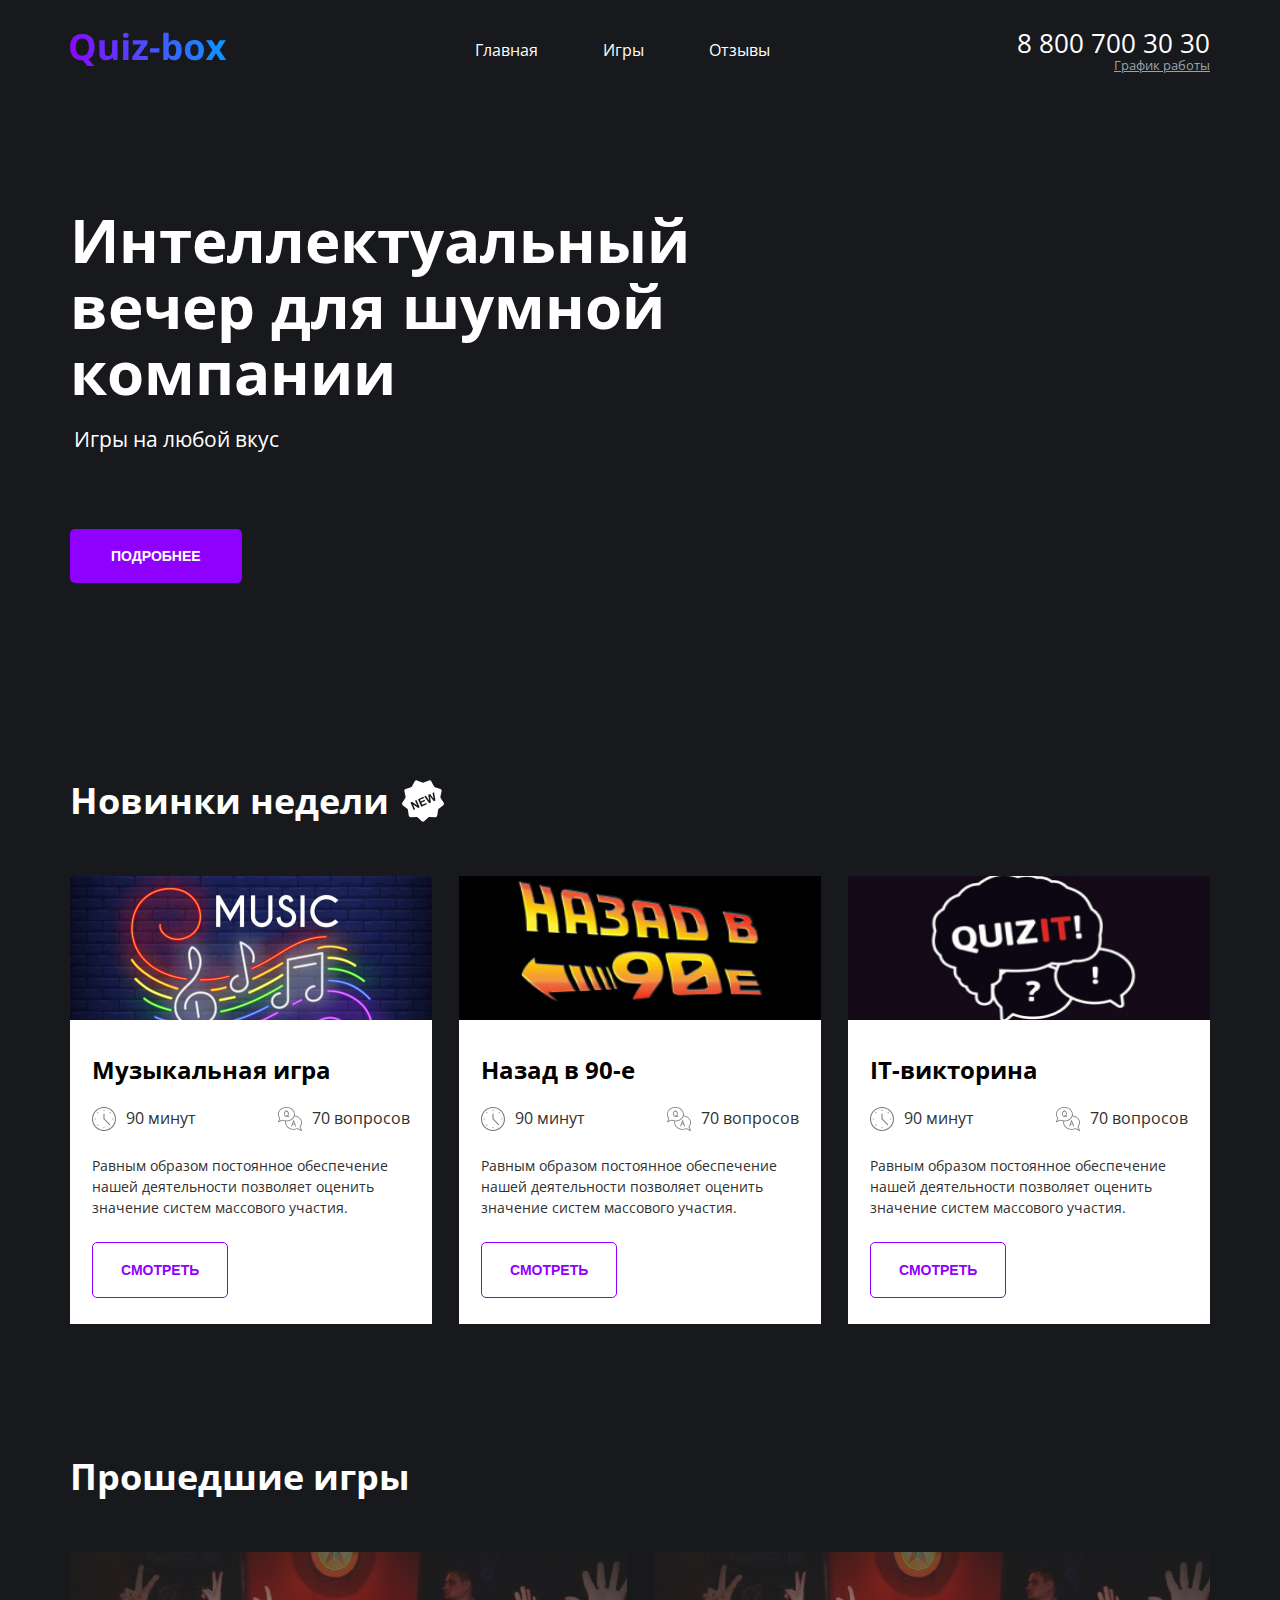
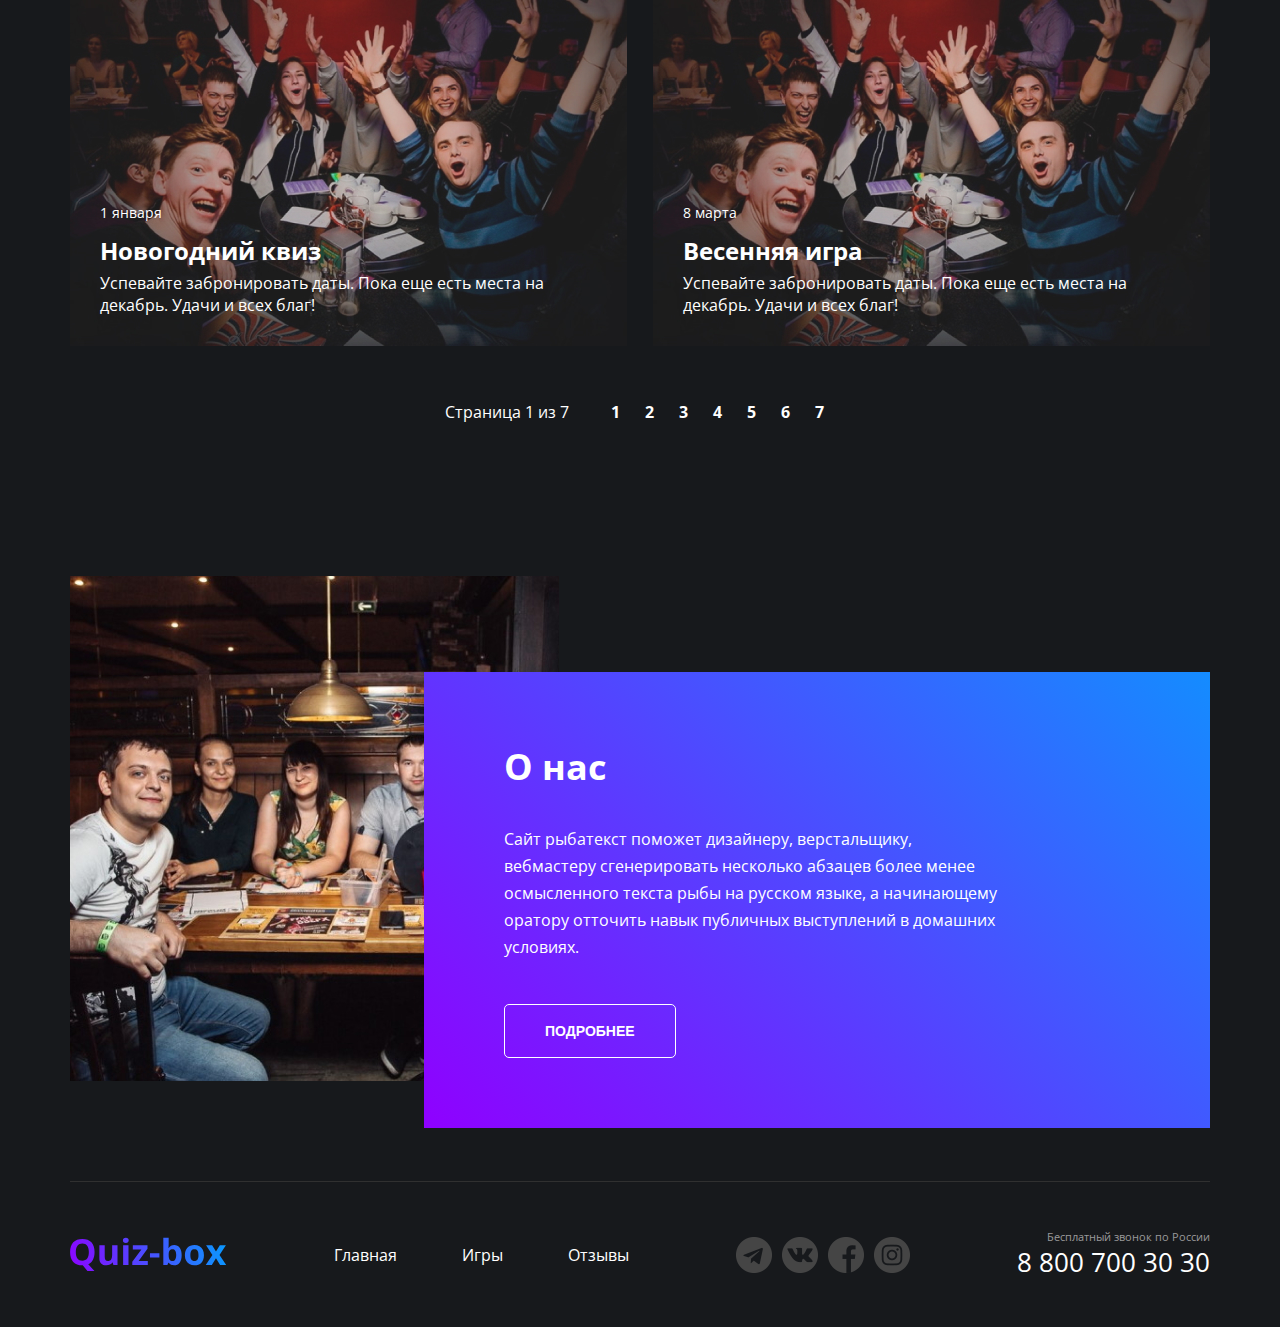
==== commit 7663daa4: "Week 2 (Quiz-box): Complete All styles" ====
--- a/index.html
+++ b/index.html
@@ -12,11 +12,13 @@
       <div class="container">
         <header class="main-header">
           <div class="logo">
-            <img
-              src="./images/logo/Quiz-box.svg"
-              alt="Quiz box"
-              class="logo__image"
-            />
+            <a href="/" class="logo__link">
+              <img
+                src="./images/logo/Quiz-box.svg"
+                alt="Quiz box - Logo"
+                class="logo__image"
+              />
+            </a>
           </div>
           <nav class="menu">
             <ul class="menu__items">
@@ -120,7 +122,7 @@
                       />
                     </div>
                     <div class="announce-card__content">
-                      <h3 class="announce-card__header">IT-викторина</h3>
+                      <h3 class="announce-card__header">Назад в 90-е</h3>
                       <div class="announce-card__options">
                         <div class="announce-card__info">
                           <img
@@ -163,7 +165,7 @@
                       />
                     </div>
                     <div class="announce-card__content">
-                      <h3 class="announce-card__header">Музыкальная игра</h3>
+                      <h3 class="announce-card__header">IT-викторина</h3>
                       <div class="announce-card__options">
                         <div class="announce-card__info">
                           <img
@@ -199,7 +201,7 @@
               </ul>
             </div>
           </section>
-          <section class="last">
+          <section class="last" style="margin-bottom:148px">
             <div class="section-header">
               <h2 class="section-header__title">Прошедшие игры</h2>
             </div>
@@ -300,16 +302,16 @@
           <div class="social">
             <ul class="social__items">
               <li class="social__item">
-                <a href="#" class="social__link">tg</a>
+                <a href="#" class="social__link social__link--tg">tg</a>
               </li>
               <li class="social__item">
-                <a href="#" class="social__link">vk</a>
+                <a href="#" class="social__link social__link--vk">vk</a>
               </li>
               <li class="social__item">
-                <a href="#" class="social__link">fb</a>
+                <a href="#" class="social__link social__link--fb">fb</a>
               </li>
               <li class="social__item">
-                <a href="#" class="social__link">ig</a>
+                <a href="#" class="social__link social__link--ig">ig</a>
               </li>
             </ul>
           </div>
--- a/style.css
+++ b/style.css
@@ -14,16 +14,23 @@
   --white-color: #ffffff;
   --black-color: #000000;
   --gray: #303030;
+  --footer-contacts-text: #9a9a9a;
 }
 * {
   margin: 0;
   padding: 0;
 }
 #body {
-  font-family: "Open Sans", sans-serif;
+  font-family: "Open Sans", Helvetica, sans-serif;
   font-weight: normal;
   background-color: var(--main-bg-color);
   color: var(--main-font-color);
+  -webkit-font-smoothing: antialiased;
+  -moz-osx-font-smoothing: grayscale;
+  text-rendering: optimizeLegibility;
+}
+a {
+  color: inherit;
 }
 .btn {
   padding: 18px 40px;
@@ -42,43 +49,58 @@
   background-color: var(--btn-hover-bg-purple);
 }
 .btn-secondary {
+  padding: 19px 28px;
   background-color: transparent;
   border-color: var(--btn-bg-purple);
   color: var(--btn-bg-purple);
+}
+.btn-secondary:hover {
+  background-color: var(--btn-bg-purple);
+  color: var(--white-color);
 }
 .btn-white {
   background-color: transparent;
   border-color: var(--white-color);
   color: var(--white-color);
 }
+.btn-white:hover {
+  background-color: var(--white-color);
+  border-color: var(--gray);
+  color: var(--gray);
+}
 .container {
   width: 1140px;
   margin: 0 auto;
 }
 .main-header {
-  position: relative;
-  padding: 34px 0;
-  margin-bottom: 120px;
+  padding: 25px 0;
+  margin-bottom: 108px;
+  display: flex;
+  justify-content: space-between;
 }
 .logo {
-  display: inline-block;
+  display: flex;
+  align-items: center;
+}
+.logo__link {
+  display: block;
 }
 .logo__image {
   vertical-align: middle;
 }
 .menu {
-  display: inline-block;
-  margin-left: 207px;
+  display: flex;
+  align-items: center;
 }
 .menu__items {
   list-style-type: none;
+  display: flex;
+  gap: 65px;
 }
 .menu__item {
   display: inline-block;
-  margin: 0 35px;
 }
 .menu__link {
-  color: var(--main-font-color);
   text-decoration: none;
 }
 .menu__link:hover {
@@ -86,17 +108,15 @@
 }
 .contacts {
   font-style: normal;
-  position: absolute;
-  top: 25px;
-  right: 0;
   text-align: right;
 }
-.contacts__phone {
-}
 .contacts__link {
-  color: var(--main-font-color);
   text-decoration: none;
   font-size: 26px;
+}
+.schedule {
+  margin-top: -5px;
+  position: relative;
 }
 .schedule__text {
   font-size: 13px;
@@ -113,7 +133,7 @@
 .schedule__info {
   display: none;
   position: absolute;
-  bottom: -100px;
+  bottom: -80px;
   right: 0;
   padding: 20px;
   border-radius: 5px;
@@ -136,7 +156,7 @@
 }
 .main .common__header {
   width: 55%;
-  margin-bottom: 21px;
+  margin-bottom: 20px;
   font-size: 60px;
   line-height: 1.1;
   font-weight: bold;
@@ -144,6 +164,7 @@
 .main .common__text {
   font-size: 21px;
   margin-bottom: 76px;
+  margin-left: 4px;
 }
 .section-header {
   margin-bottom: 51px;
@@ -167,16 +188,12 @@
 }
 .new__cards {
   list-style-type: none;
+  display: flex;
+  justify-content: space-between;
 }
 .announce-card {
-  display: inline-block;
   width: 362px;
   height: 449px;
-}
-.announce-card:not(:last-child) {
-  margin-right: 20px;
-}
-.announce-card__container {
 }
 .announce-card__image {
   width: 362px;
@@ -186,6 +203,7 @@
 .announce-card__img {
   width: 362px;
   height: 144px;
+  object-fit: fill;
 }
 .announce-card__content {
   padding: 33px 22px 26px;
@@ -200,10 +218,12 @@
 }
 .announce-card__options {
   margin-bottom: 24px;
+  display: flex;
+  justify-content: space-between;
 }
 .announce-card__info {
-  display: inline-block;
-  width: 150px;
+  display: flex;
+  gap: 10px;
 }
 .announce-card__icon {
   width: 24px;
@@ -217,33 +237,31 @@
 .announce-card__description {
   margin-bottom: 24px;
   font-size: 14px;
+  line-height: 1.5;
 }
 .last {
   margin-bottom: 124px;
 }
 .card__list {
   list-style-type: none;
-  margin-bottom: 53px;
+  margin-bottom: 50px;
+  display: flex;
+  justify-content: space-between;
 }
 .past-card {
-  display: inline-block;
   width: 557px;
   height: 394px;
   background-image: url(images/content/last-1.jpg);
-  position: relative;
-}
-.past-card:not(:last-child) {
-  margin-right: 20px;
 }
 .past-card__container {
-  position: relative;
+  box-sizing: border-box;
   height: 100%;
+  padding: 30px;
+  display: flex;
+  align-items: end;
 }
 .past-card__content {
   width: 477px;
-  position: absolute;
-  bottom: 30px;
-  left: 30px;
 }
 .past-card__date {
   display: block;
@@ -259,17 +277,19 @@
   font-size: 16px;
 }
 .pagination {
-  width: 375px;
-  margin: 0 auto;
+  display: flex;
+  justify-content: center;
+  align-items: center;
+  gap: 30px;
 }
 .pagination__text {
-  display: inline-block;
   font-weight: 16px;
 }
 .pagination__list {
-  display: inline-block;
+  display: flex;
   list-style-type: none;
   font-size: 0;
+  gap: 2px;
 }
 .pagination__item {
   display: inline-block;
@@ -285,7 +305,6 @@
   text-decoration: none;
   font-size: 16px;
   font-weight: bold;
-  color: var(--main-font-color);
   display: block;
   height: 100%;
   width: 100%;
@@ -299,51 +318,84 @@
   background-image: url(images/content/about.jpg);
   background-repeat: no-repeat;
   background-size: 489px 505px;
+  display: flex;
+  justify-content: end;
+  align-items: end;
 }
 .about__block {
-  position: absolute;
-  right: 0;
-  bottom: 0;
   box-sizing: border-box;
-  width: 785px;
-  padding: 70px;
+  width: 786px;
+  padding: 70px 80px;
   background-image: linear-gradient(45deg, #8f00ff, #148cff);
 }
 .about__header {
-  margin-bottom: 37px;
+  margin-bottom: 35px;
+  font-size: 36px;
+  font-weight: bold;
 }
 .about__text {
+  width: 502px;
+  font-size: 16px;
+  line-height: 27px;
   margin-bottom: 43px;
 }
 .main-footer {
-  position: relative;
-  height: 150px;
-}
-.logo {
-}
-.logo__image {
-}
-.menu {
-}
-.menu__items {
-}
-.menu__item {
-}
-.menu__link {
+  border-top: 1px solid var(--gray);
+  padding: 47px 0;
+  display: flex;
+  justify-content: space-between;
 }
 .social {
+  display: flex;
+  align-items: center;
 }
 .social__items {
   list-style-type: none;
+  display: flex;
+  gap: 10px;
 }
 .social__item {
-  display: inline-block;
+  width: 36px;
+  height: 36px;
 }
 .social__link {
+  display: block;
+  text-decoration: none;
+  width: 100%;
+  height: 100%;
+  text-align: center;
+  line-height: 36px;
+  font-size: 0;
+}
+.social__link--tg {
+  background-image: url(images/icons/social/t.png);
+}
+.social__link--vk {
+  background-image: url(images/icons/social/vk.png);
+}
+.social__link--fb {
+  background-image: url(images/icons/social/f.png);
+}
+.social__link--ig {
+  background-image: url(images/icons/social/in.png);
+}
+.social__link--tg:hover {
+  background-image: url(images/icons/social/t-h.png);
+}
+.social__link--vk:hover {
+  background-image: url(images/icons/social/vk-h.png);
+}
+.social__link--fb:hover {
+  background-image: url(images/icons/social/f-h.png);
+}
+.social__link--ig:hover {
+  background-image: url(images/icons/social/in-h.png);
 }
 .contacts {
 }
 .contacts__description {
+  font-size: 11px;
+  color: var(--footer-contacts-text);
 }
 .contacts__phone {
 }
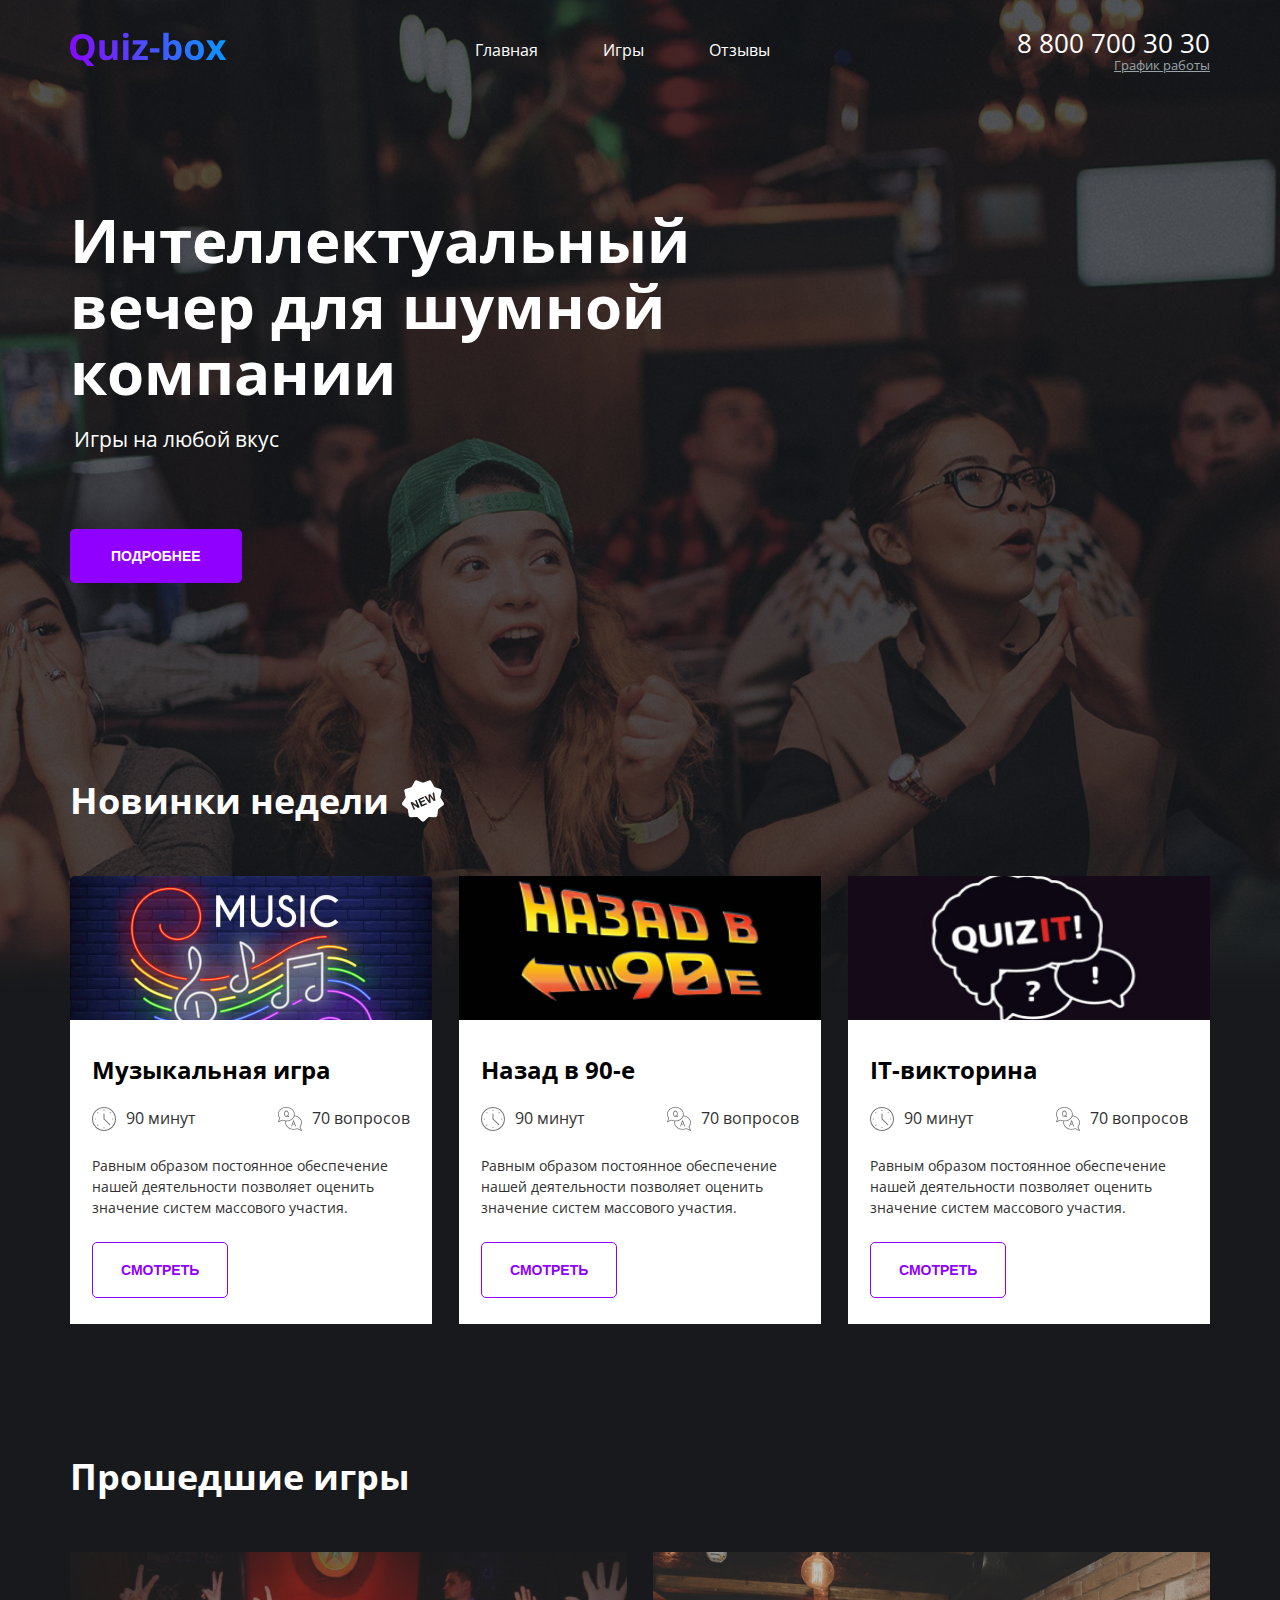
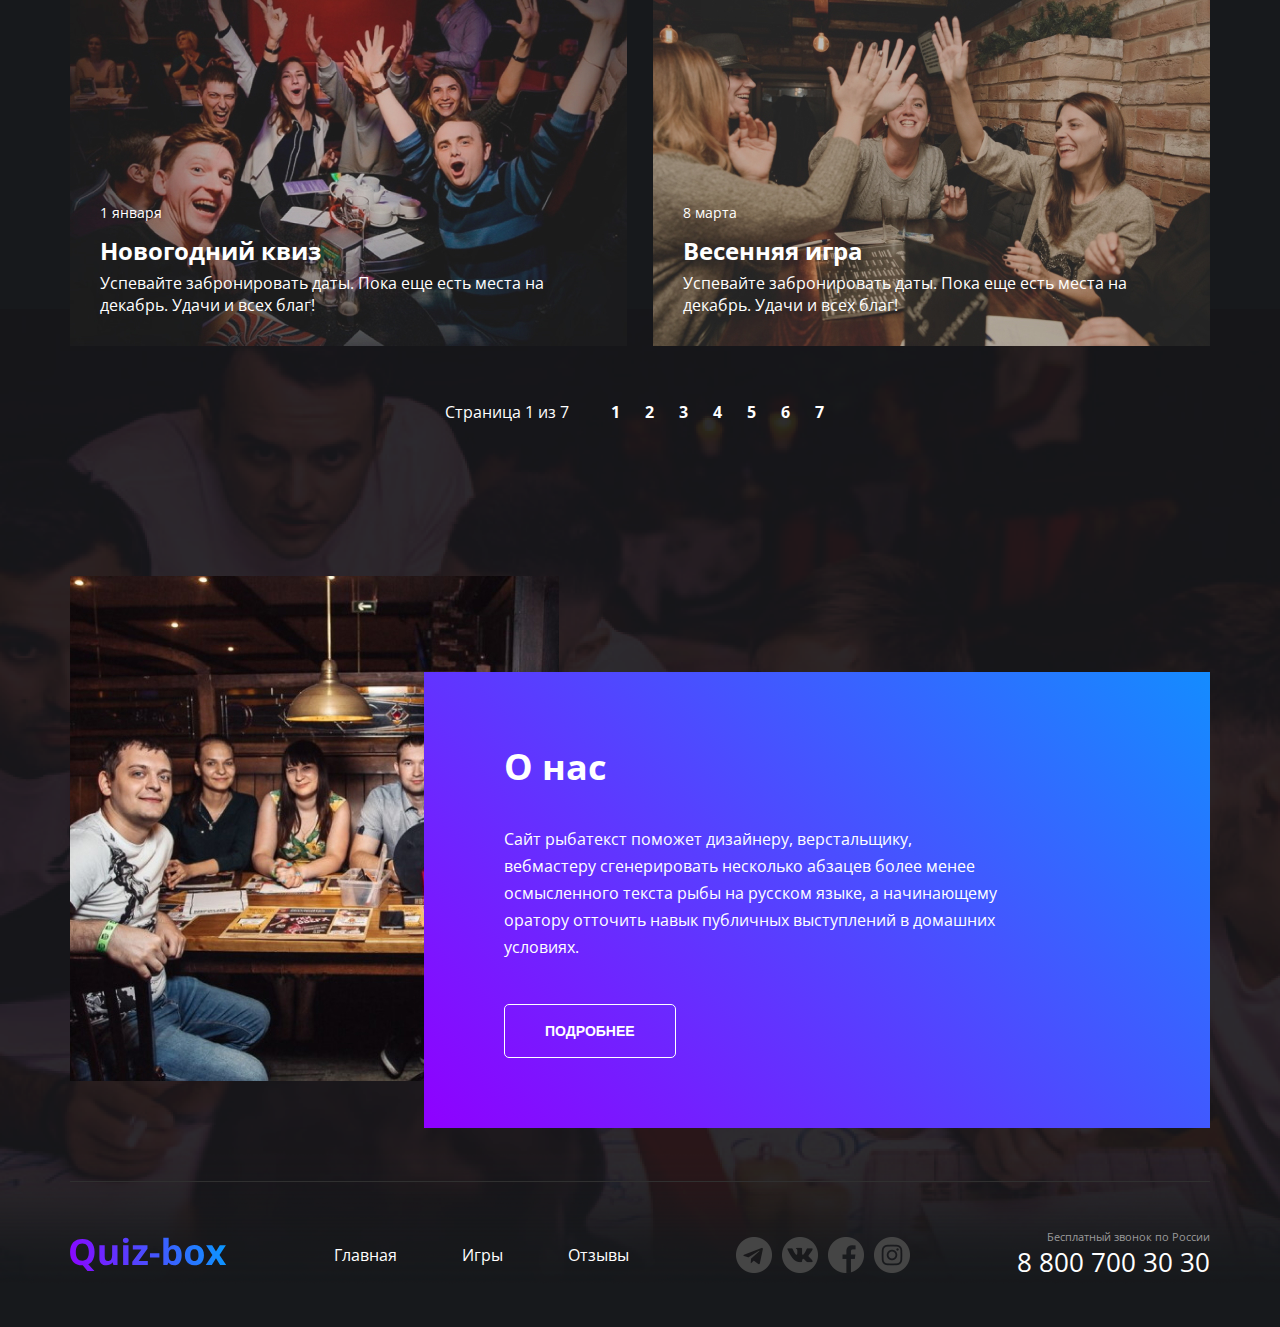
==== commit 81f6c068: "Week 2 (Quiz-box): Completed" ====
--- a/index.html
+++ b/index.html
@@ -201,13 +201,20 @@
               </ul>
             </div>
           </section>
-          <section class="last" style="margin-bottom:148px">
+          <section class="last" style="margin-bottom: 148px">
             <div class="section-header">
               <h2 class="section-header__title">Прошедшие игры</h2>
             </div>
             <div class="cards">
               <ul class="card__list">
                 <li class="past-card">
+                  <div class="past-card__image">
+                    <img
+                      src="images/content/last-1.jpg"
+                      class="past-card__img"
+                      alt="Картинка Новогодний квиз"
+                    />
+                  </div>
                   <div class="past-card__container">
                     <div class="past-card__content">
                       <time class="past-card__date" datetime="2023-01-01"
@@ -222,6 +229,13 @@
                   </div>
                 </li>
                 <li class="past-card">
+                  <div class="past-card__image">
+                    <img
+                      src="images/content/last-2.jpg"
+                      class="past-card__img"
+                      alt="Картинка Новогодний квиз"
+                    />
+                  </div>
                   <div class="past-card__container">
                     <div class="past-card__content">
                       <time class="past-card__date" datetime="2023-03-08"
@@ -284,7 +298,11 @@
         </main>
         <footer class="main-footer">
           <div class="logo">
-            <img src="images/logo/Quiz-box.svg" alt="Quiz box" class="logo__image" />
+            <img
+              src="images/logo/Quiz-box.svg"
+              alt="Quiz box"
+              class="logo__image"
+            />
           </div>
           <nav class="menu">
             <ul class="menu__items">
--- a/style.css
+++ b/style.css
@@ -23,11 +23,13 @@
 #body {
   font-family: "Open Sans", Helvetica, sans-serif;
   font-weight: normal;
-  background-color: var(--main-bg-color);
   color: var(--main-font-color);
   -webkit-font-smoothing: antialiased;
   -moz-osx-font-smoothing: grayscale;
   text-rendering: optimizeLegibility;
+  background: top center no-repeat url(images/background-1.png),
+    bottom center no-repeat url(images/background-2.png);
+  background-color: var(--main-bg-color);
 }
 a {
   color: inherit;
@@ -130,16 +132,30 @@
 .schedule__text:hover + .schedule__info {
   display: block;
 }
+.schedule__info:hover {
+  display: block;
+}
 .schedule__info {
   display: none;
   position: absolute;
-  bottom: -80px;
+  bottom: -90px;
   right: 0;
   padding: 20px;
   border-radius: 5px;
   background-color: var(--schedule-info-bg-color);
   color: var(--schedule-info-text-color);
 }
+.schedule__info::before {
+  position: absolute;
+  top: -25px;
+  right: 35px;
+  z-index: -1;
+  content: "";
+  width: 0px;
+  height: 0px;
+  border: 15px solid transparent;
+  border-bottom: 15px solid var(--schedule-info-bg-color);
+}
 .schedule__lunch,
 .schedule__worktime {
   text-align: center;
@@ -147,6 +163,7 @@
 }
 .schedule__worktime {
   font-weight: bold;
+  margin-bottom: 5px;
 }
 .schedule__lunch {
   font-weight: 600;
@@ -249,16 +266,23 @@
   justify-content: space-between;
 }
 .past-card {
+  position: relative;
   width: 557px;
   height: 394px;
-  background-image: url(images/content/last-1.jpg);
 }
 .past-card__container {
+  box-sizing: border-box;
   box-sizing: border-box;
   height: 100%;
   padding: 30px;
   display: flex;
   align-items: end;
+}
+.past-card__image {
+  position: absolute;
+  z-index: -1;
+  width: 100%;
+  height: 100%;
 }
 .past-card__content {
   width: 477px;
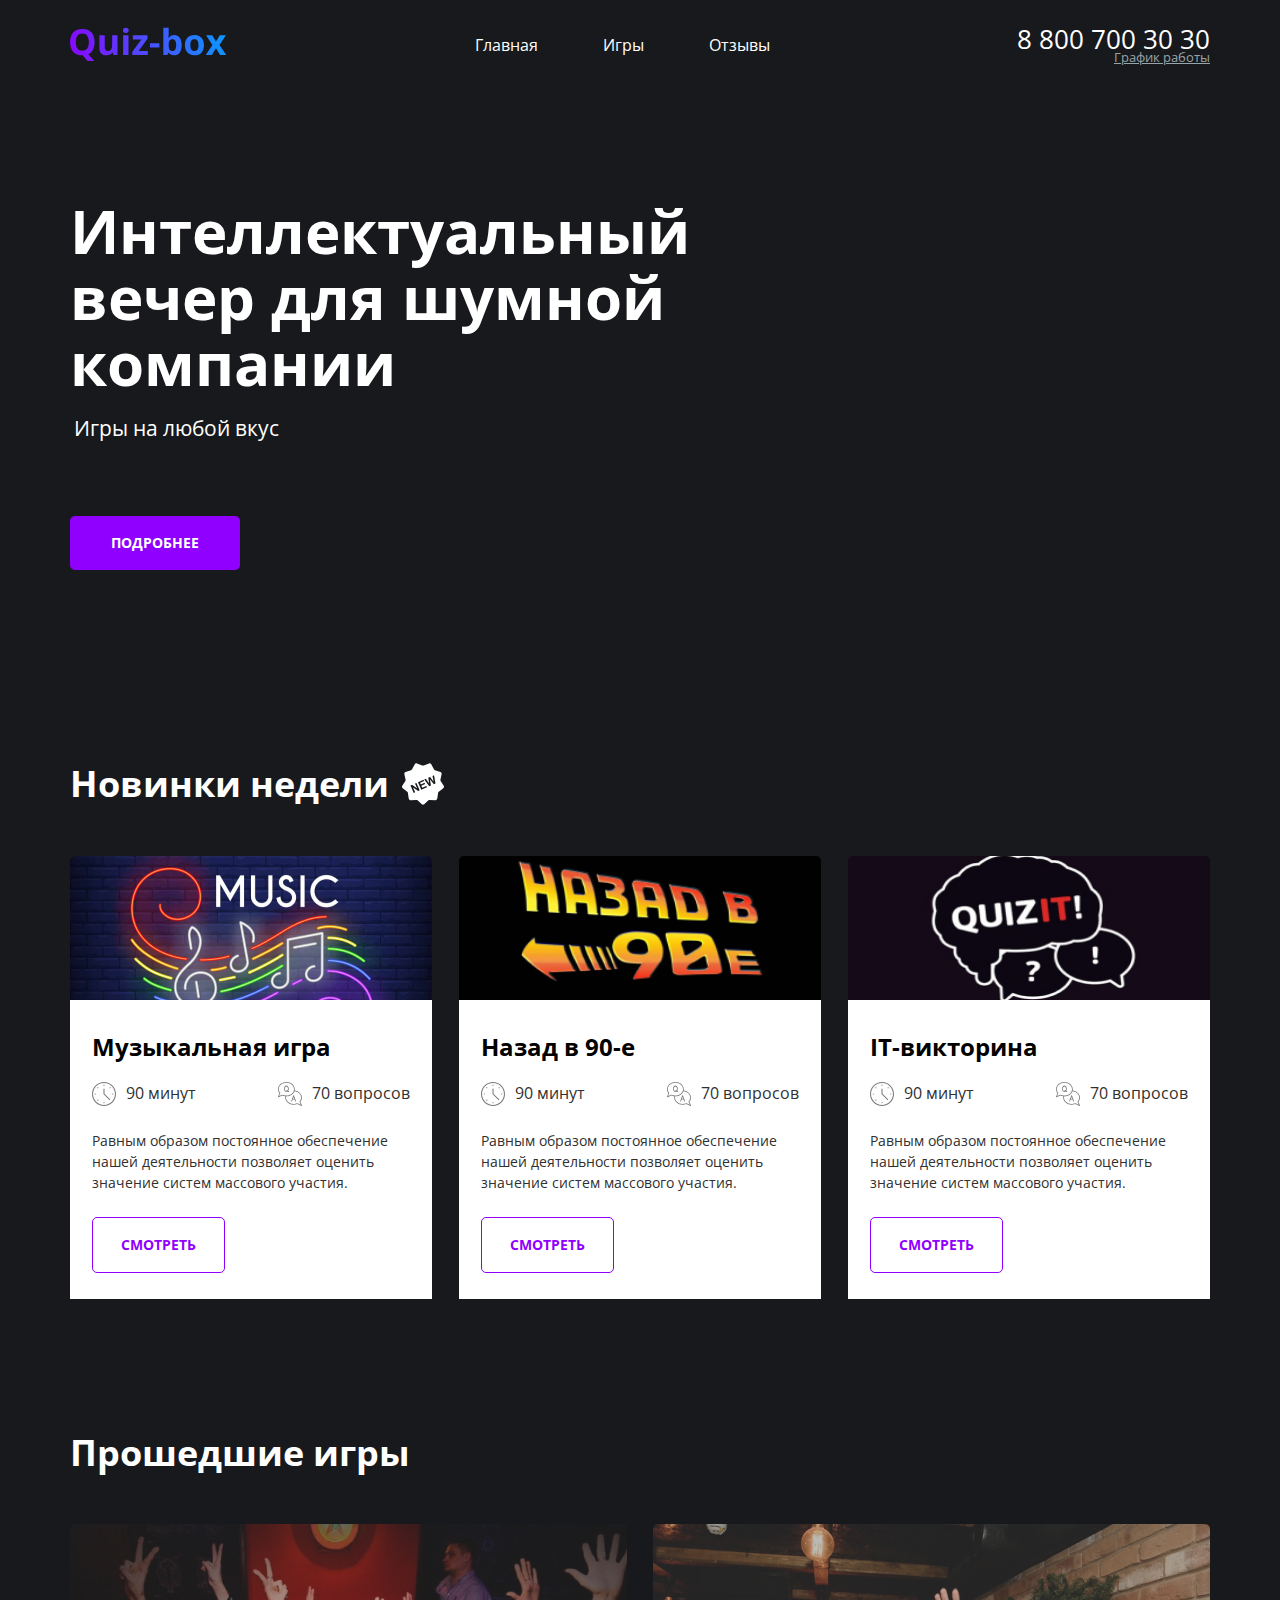
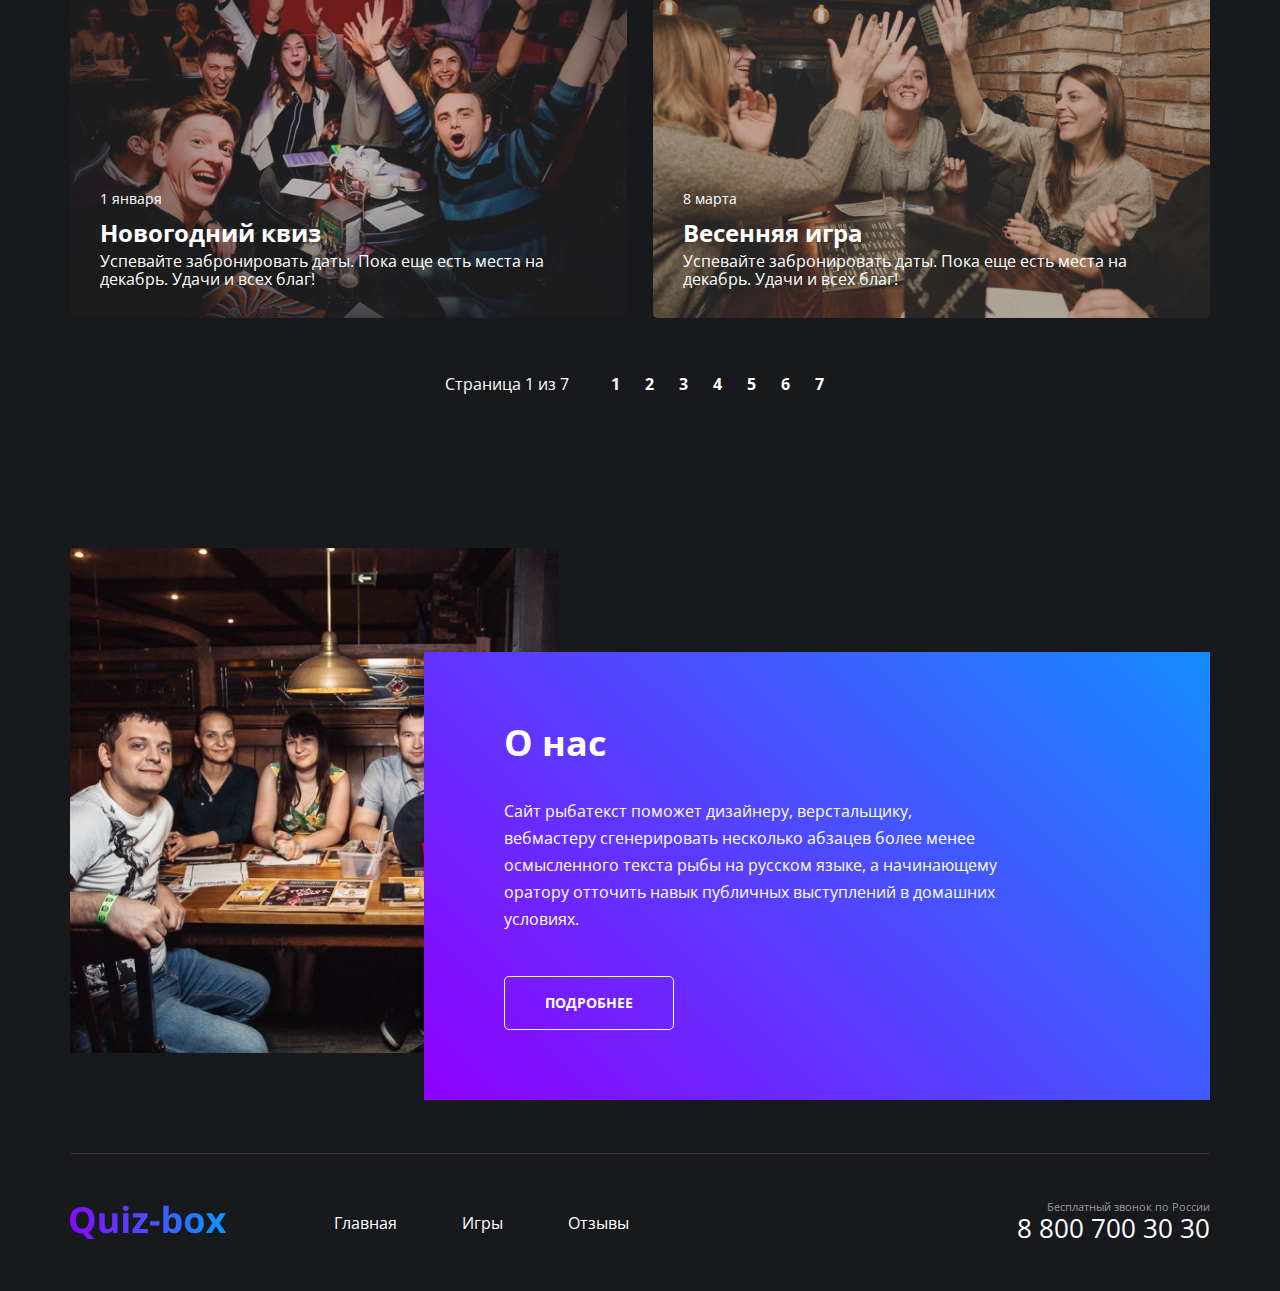
==== commit 138f1b06: "Week3: Flexbox, CSS-files structure" ====
--- a/index.html
+++ b/index.html
@@ -4,7 +4,7 @@
     <meta charset="UTF-8" />
     <meta name="viewport" content="width=device-width, initial-scale=1.0" />
     <title>Главная</title>
-    <link rel="stylesheet" href="style.css" />
+    <link rel="stylesheet" href="styles/main.css" />
   </head>
 
   <body id="body">
@@ -206,7 +206,7 @@
               <h2 class="section-header__title">Прошедшие игры</h2>
             </div>
             <div class="cards">
-              <ul class="card__list">
+              <ul class="cards__list">
                 <li class="past-card">
                   <div class="past-card__image">
                     <img
--- a/styles/main.css
+++ b/styles/main.css
@@ -0,0 +1,25 @@
+/* Fonts */
+@import url('https://fonts.googleapis.com/css2?family=Open+Sans:ital,wght@0,400;0,600;0,700;1,400&display=swap');
+
+/* Layout */
+@import url('./layout/normalize.css');
+@import url('./layout/base.css');
+@import url('./layout/btn.css');
+
+/* Blocks */
+@import url('./blocks/main-header.css');
+@import url('./blocks/logo.css');
+@import url('./blocks/menu.css');
+@import url('./blocks/contacts.css');
+@import url('./blocks/schedule.css');
+@import url('./blocks/section-header.css');
+@import url('./blocks/common.css');
+@import url('./blocks/new.css');
+@import url('./blocks/announce-card.css');
+@import url('./blocks/last.css');
+@import url('./blocks/cards.css');
+@import url('./blocks/past-card.css');
+@import url('./blocks/pagination.css');
+@import url('./blocks/about.css');
+@import url('./blocks/main-footer.css');
+@import url('./blocks/social.css');
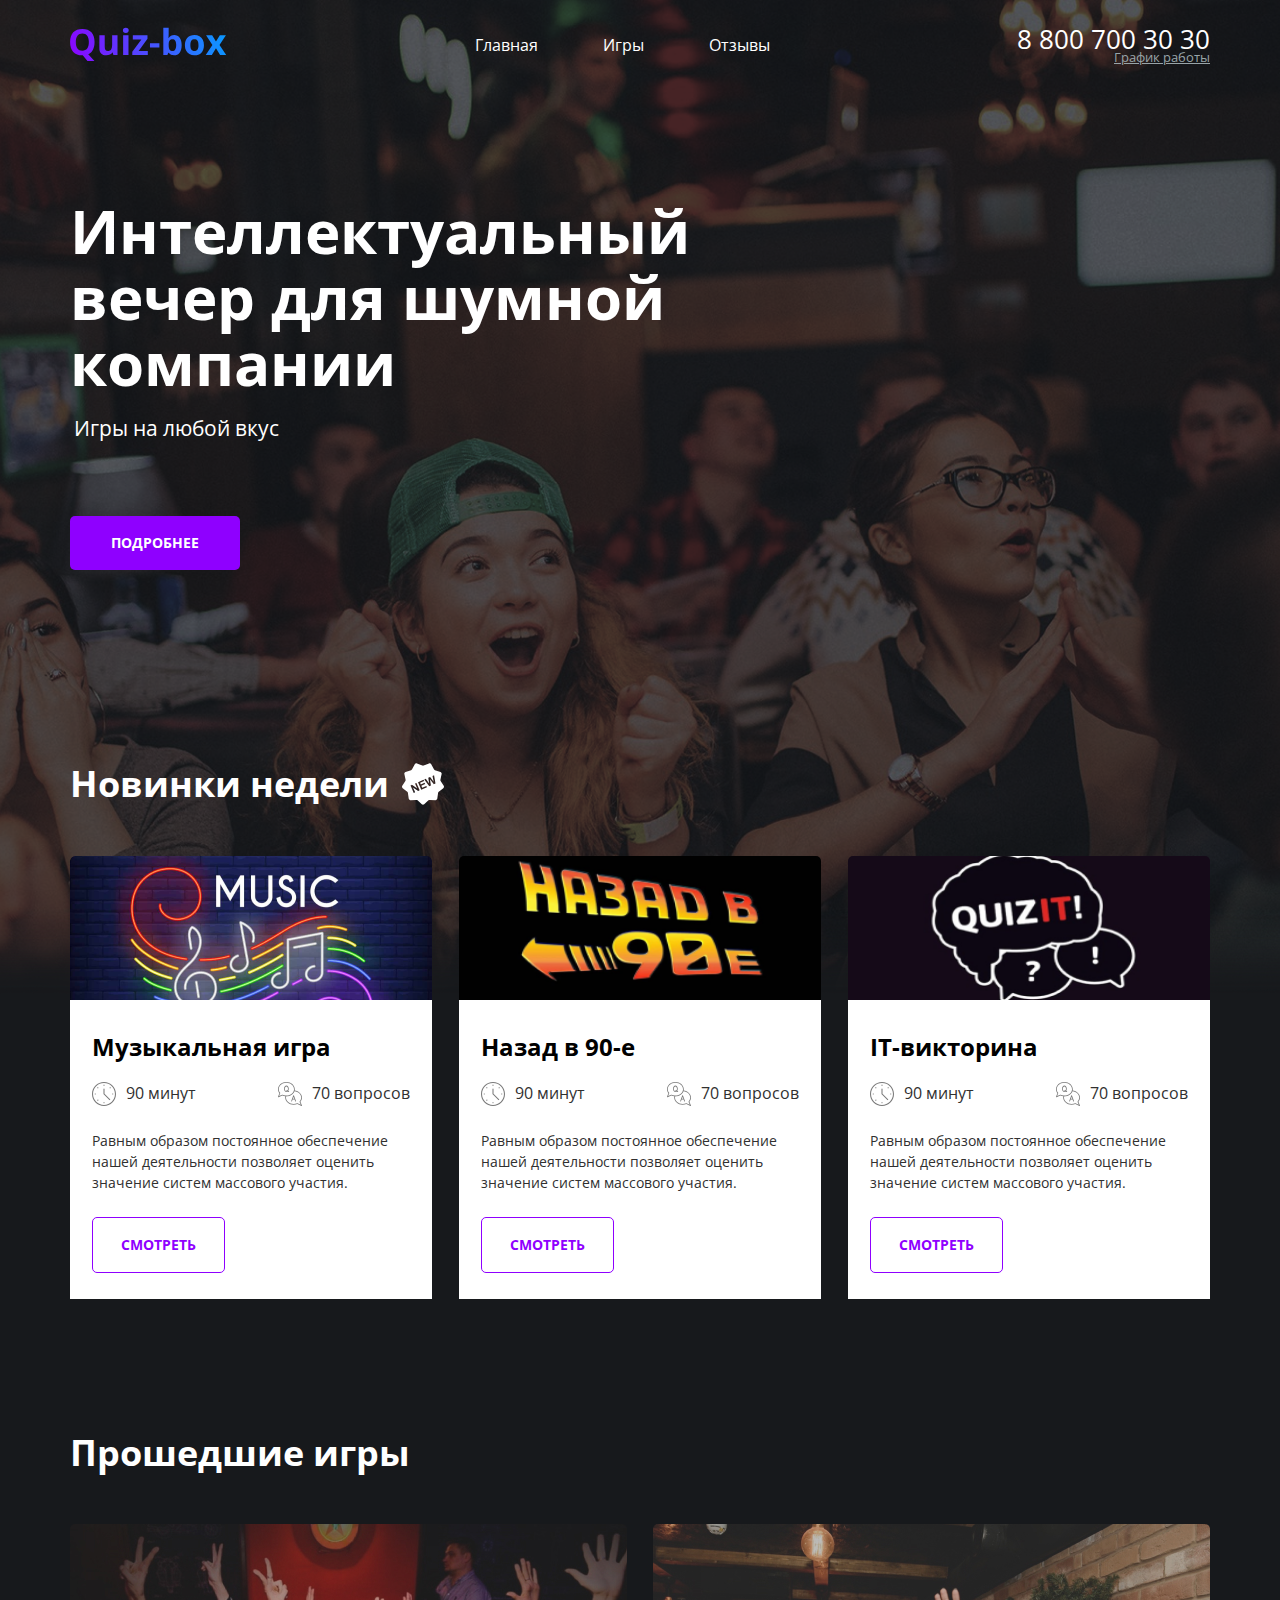
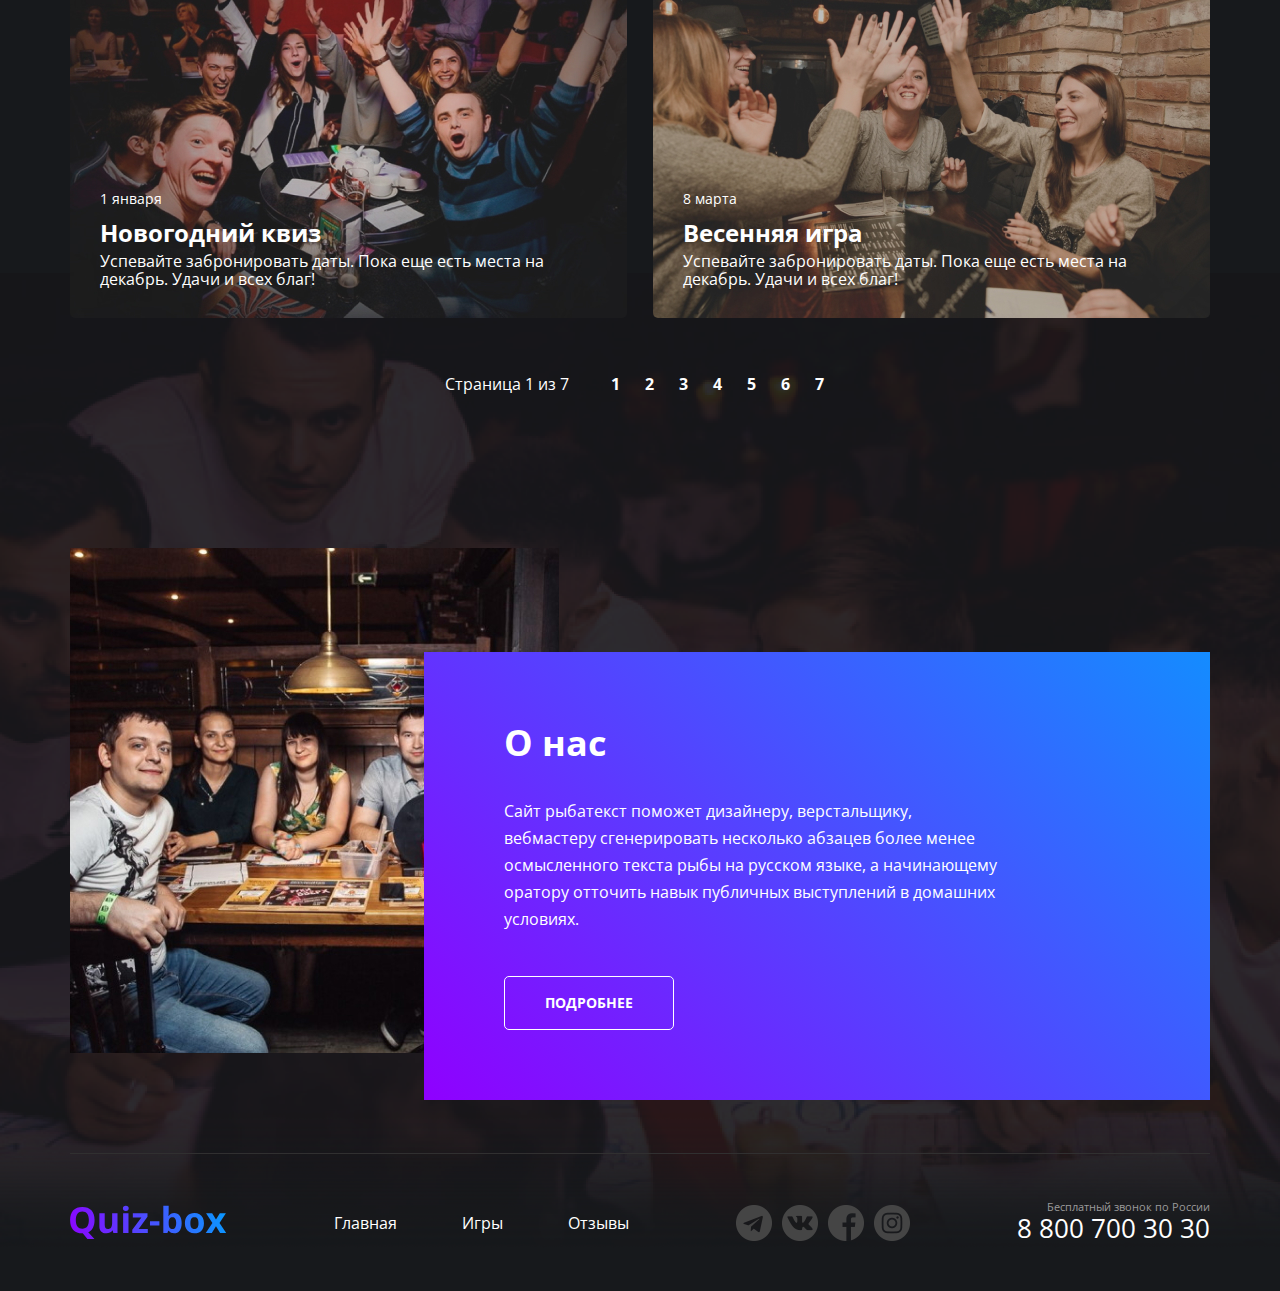
==== commit ff7f84c0: "Week3: Add games page" ====
--- a/index.html
+++ b/index.html
@@ -3,7 +3,7 @@
   <head>
     <meta charset="UTF-8" />
     <meta name="viewport" content="width=device-width, initial-scale=1.0" />
-    <title>Главная</title>
+    <title>Quiz box :: Главная</title>
     <link rel="stylesheet" href="styles/main.css" />
   </head>
 
@@ -11,51 +11,55 @@
     <div class="wrapper">
       <div class="container">
         <header class="main-header">
-          <div class="logo">
-            <a href="/" class="logo__link">
-              <img
-                src="./images/logo/Quiz-box.svg"
-                alt="Quiz box - Logo"
-                class="logo__image"
-              />
-            </a>
-          </div>
-          <nav class="menu">
-            <ul class="menu__items">
-              <li class="menu__item">
-                <a href="#" class="menu__link">Главная</a>
-              </li>
-              <li class="menu__item">
-                <a href="#" class="menu__link">Игры</a>
-              </li>
-              <li class="menu__item">
-                <a href="#" class="menu__link">Отзывы</a>
-              </li>
-            </ul>
-          </nav>
-          <address class="contacts">
-            <div class="contacts__phone">
-              <a href="tel:88007003030" class="contacts__link"
-                >8 800 700 30 30</a
-              >
-            </div>
-            <div class="schedule">
-              <div class="schedule__text">График работы</div>
-              <div class="schedule__info">
-                <div class="schedule__worktime">пн-вс: 09:00 - 20:00</div>
-                <div class="schedule__lunch">Обед: 14:00-14:30</div>
-              </div>
-            </div>
-          </address>
+          <div class="main-header__top">
+            <div class="logo">
+              <a href="/" class="logo__link">
+                <img
+                  src="./images/logo/Quiz-box.svg"
+                  alt="Quiz box - Logo"
+                  class="logo__image"
+                />
+              </a>
+            </div>
+            <nav class="menu">
+              <ul class="menu__items">
+                <li class="menu__item">
+                  <a href="index.html" class="menu__link">Главная</a>
+                </li>
+                <li class="menu__item">
+                  <a href="games.html" class="menu__link">Игры</a>
+                </li>
+                <li class="menu__item">
+                  <a href="reviews.html" class="menu__link">Отзывы</a>
+                </li>
+              </ul>
+            </nav>
+            <address class="contacts">
+              <div class="contacts__phone">
+                <a href="tel:88007003030" class="contacts__link"
+                  >8 800 700 30 30</a
+                >
+              </div>
+              <div class="schedule">
+                <div class="schedule__text">График работы</div>
+                <div class="schedule__info">
+                  <div class="schedule__worktime">пн-вс: 09:00 - 20:00</div>
+                  <div class="schedule__lunch">Обед: 14:00-14:30</div>
+                </div>
+              </div>
+            </address>
+          </div>
+          <div class="main__header__bottom">
+            <section class="common">
+              <h1 class="common__header">
+                Интеллектуальный вечер для шумной компании
+              </h1>
+              <p class="common__text">Игры на любой вкус</p>
+              <button type="button" class="btn btn-primary">Подробнее</button>
+            </section>
+          </div>
         </header>
         <main class="main">
-          <section class="common">
-            <h1 class="common__header">
-              Интеллектуальный вечер для шумной компании
-            </h1>
-            <p class="common__text">Игры на любой вкус</p>
-            <button type="button" class="btn btn-primary">Подробнее</button>
-          </section>
           <section class="new">
             <div class="section-header">
               <h2 class="section-header__title">Новинки недели</h2>
@@ -307,13 +311,13 @@
           <nav class="menu">
             <ul class="menu__items">
               <li class="menu__item">
-                <a href="#" class="menu__link">Главная</a>
+                <a href="index.html" class="menu__link">Главная</a>
               </li>
               <li class="menu__item">
-                <a href="#" class="menu__link">Игры</a>
+                <a href="games.html" class="menu__link">Игры</a>
               </li>
               <li class="menu__item">
-                <a href="#" class="menu__link">Отзывы</a>
+                <a href="reviews.html" class="menu__link">Отзывы</a>
               </li>
             </ul>
           </nav>
--- a/styles/main.css
+++ b/styles/main.css
@@ -12,6 +12,7 @@
 @import url('./blocks/menu.css');
 @import url('./blocks/contacts.css');
 @import url('./blocks/schedule.css');
+@import url('./blocks/breadcrumbs.css');
 @import url('./blocks/section-header.css');
 @import url('./blocks/common.css');
 @import url('./blocks/new.css');
@@ -23,3 +24,6 @@
 @import url('./blocks/about.css');
 @import url('./blocks/main-footer.css');
 @import url('./blocks/social.css');
+@import url('./blocks/games.css');
+@import url('./blocks/game-card.css');
+@import url('./blocks/partners.css');
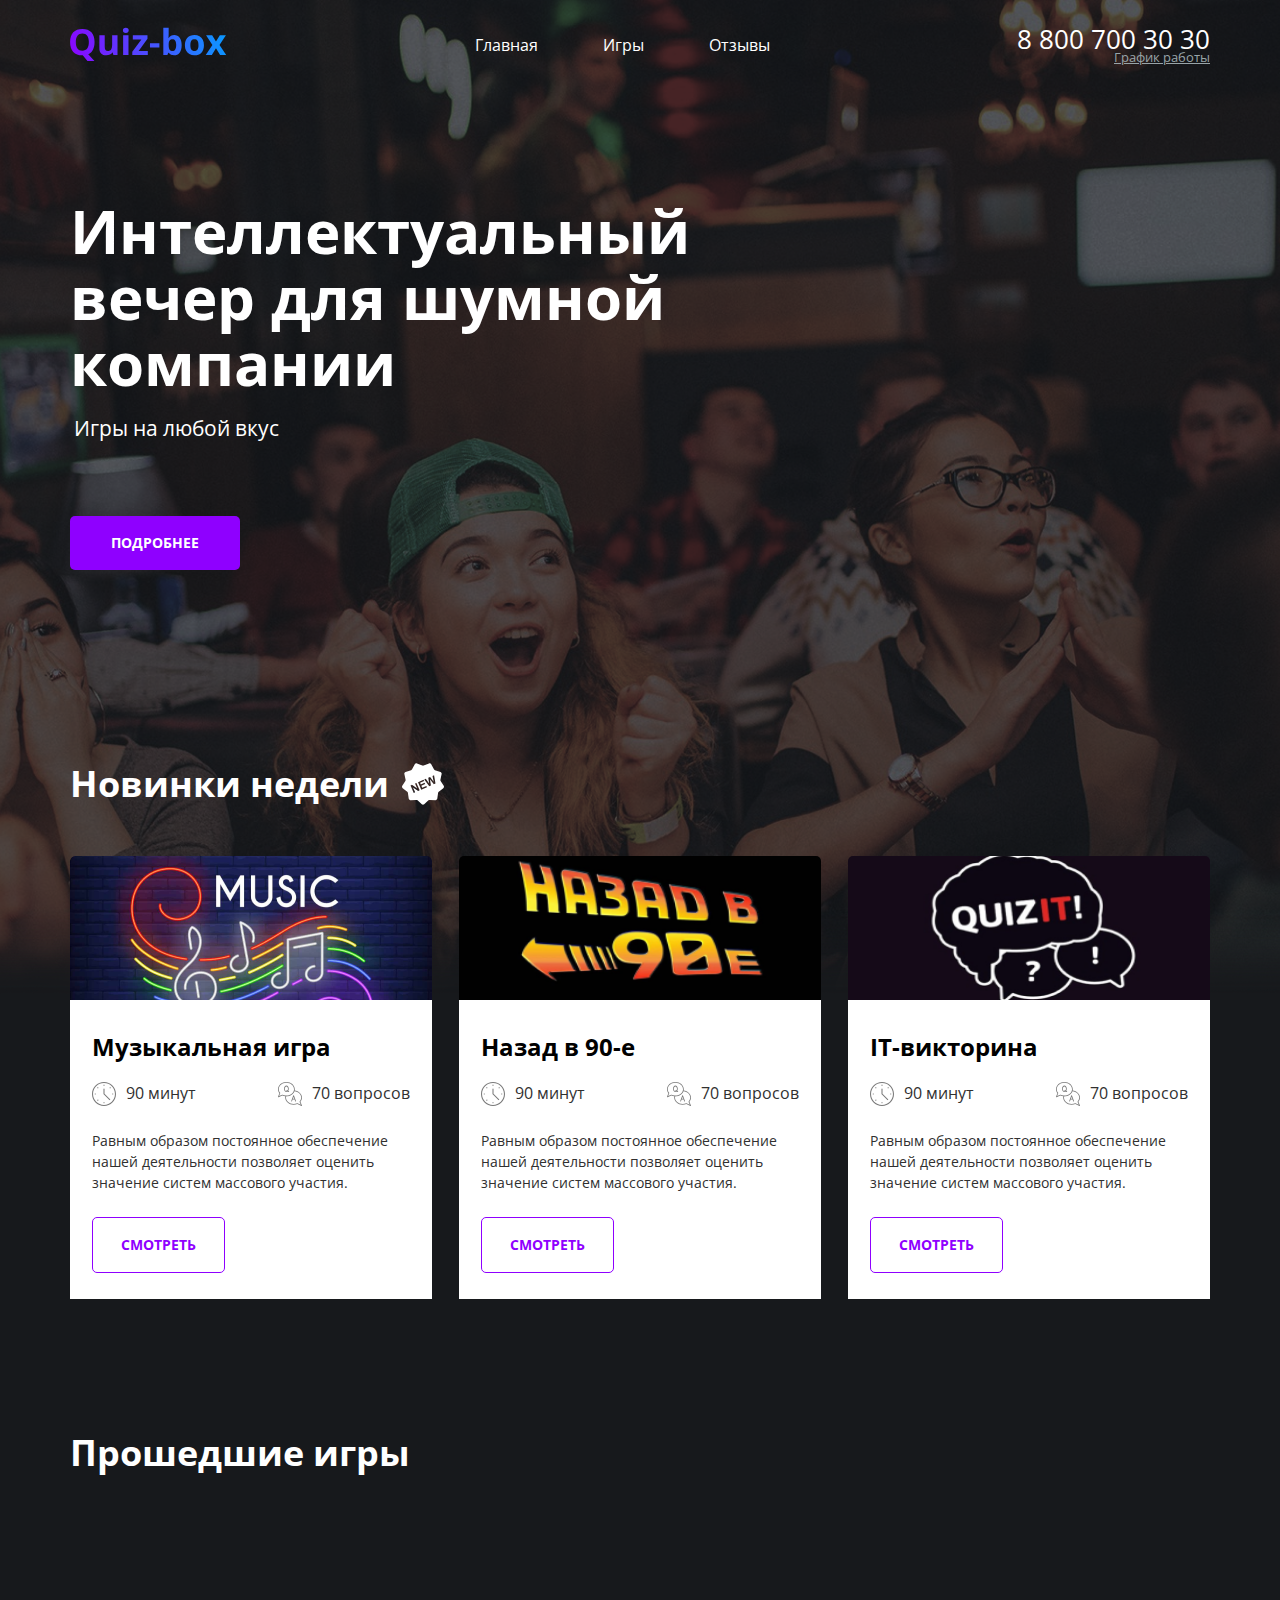
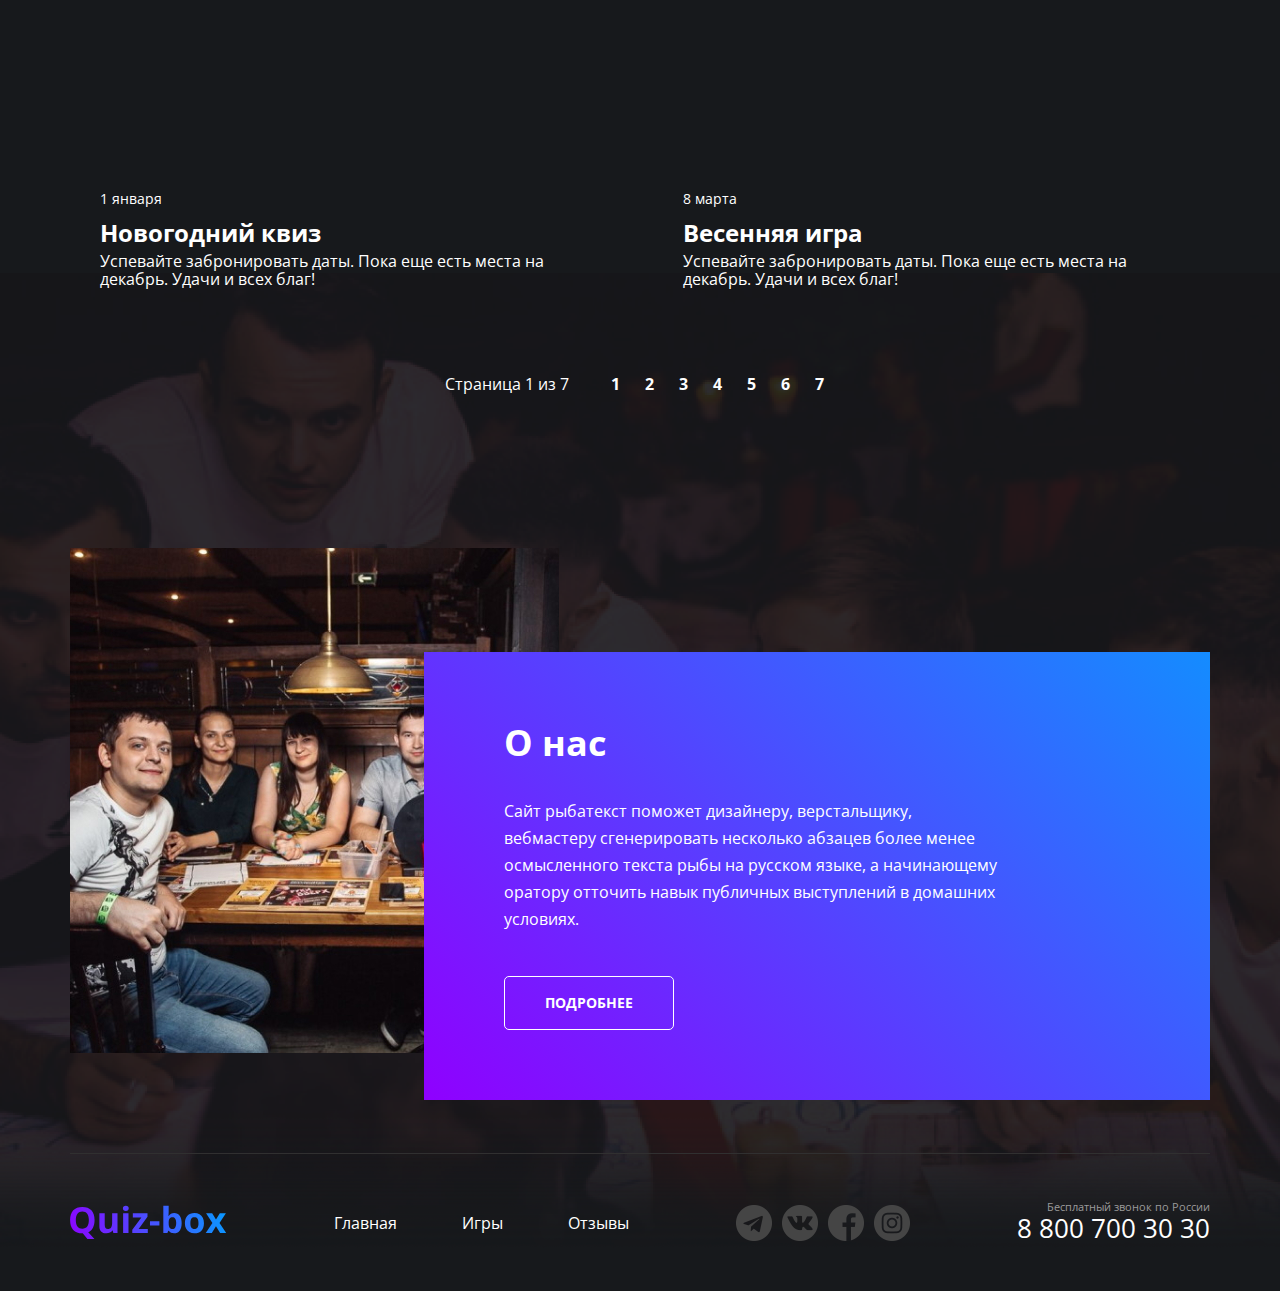
==== commit 7adbaa51: "Week3: Reviewer's marks fixed" ====
--- a/index.html
+++ b/index.html
@@ -8,7 +8,7 @@
   </head>
 
   <body id="body">
-    <div class="wrapper">
+    <div class="wrapper wrapper-bg">
       <div class="container">
         <header class="main-header">
           <div class="main-header__top">
--- a/styles/main.css
+++ b/styles/main.css
@@ -7,6 +7,7 @@
 @import url('./layout/btn.css');
 
 /* Blocks */
+@import url('./blocks/wrapper.css');
 @import url('./blocks/main-header.css');
 @import url('./blocks/logo.css');
 @import url('./blocks/menu.css');
@@ -27,3 +28,9 @@
 @import url('./blocks/games.css');
 @import url('./blocks/game-card.css');
 @import url('./blocks/partners.css');
+@import url('./blocks/banner.css');
+@import url('./blocks/reviews.css');
+@import url('./blocks/review-card.css');
+@import url('./blocks/form.css');
+@import url('./blocks/chips-list.css');
+@import url('./blocks/chips.css');
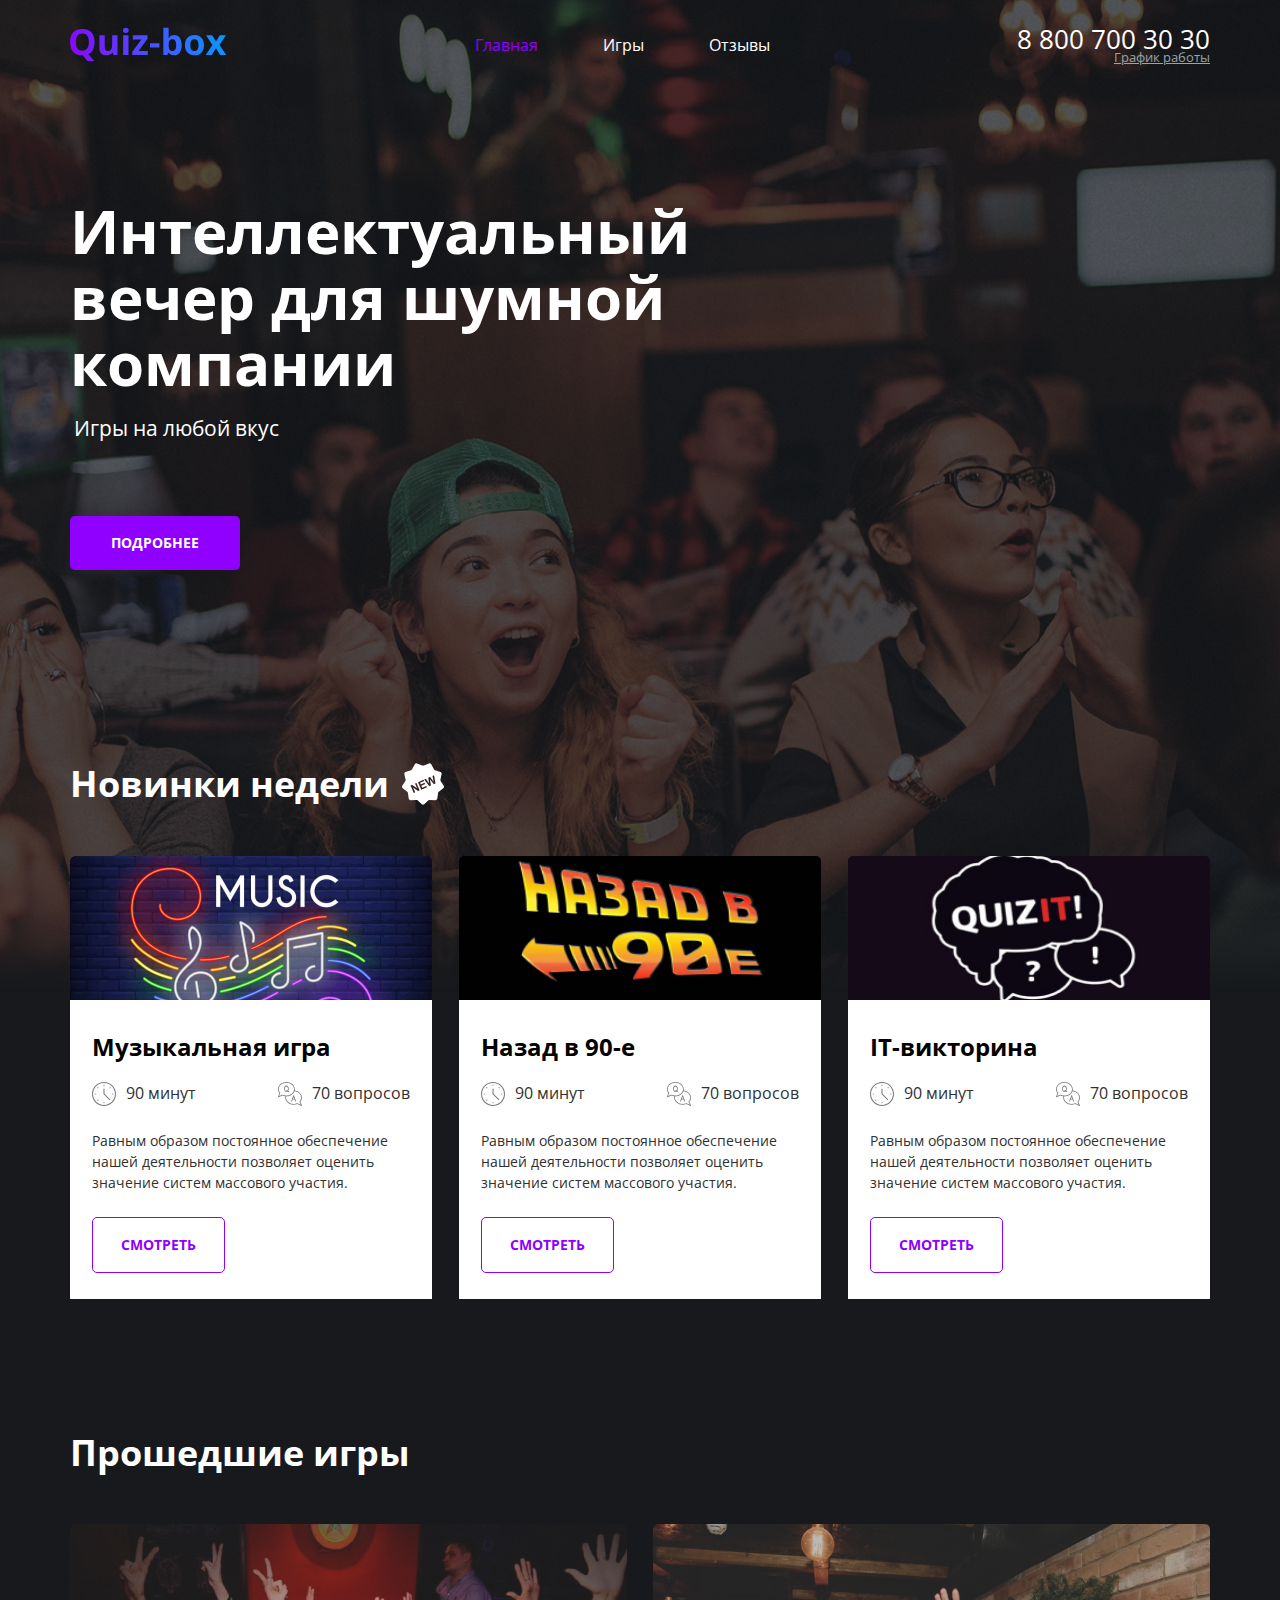
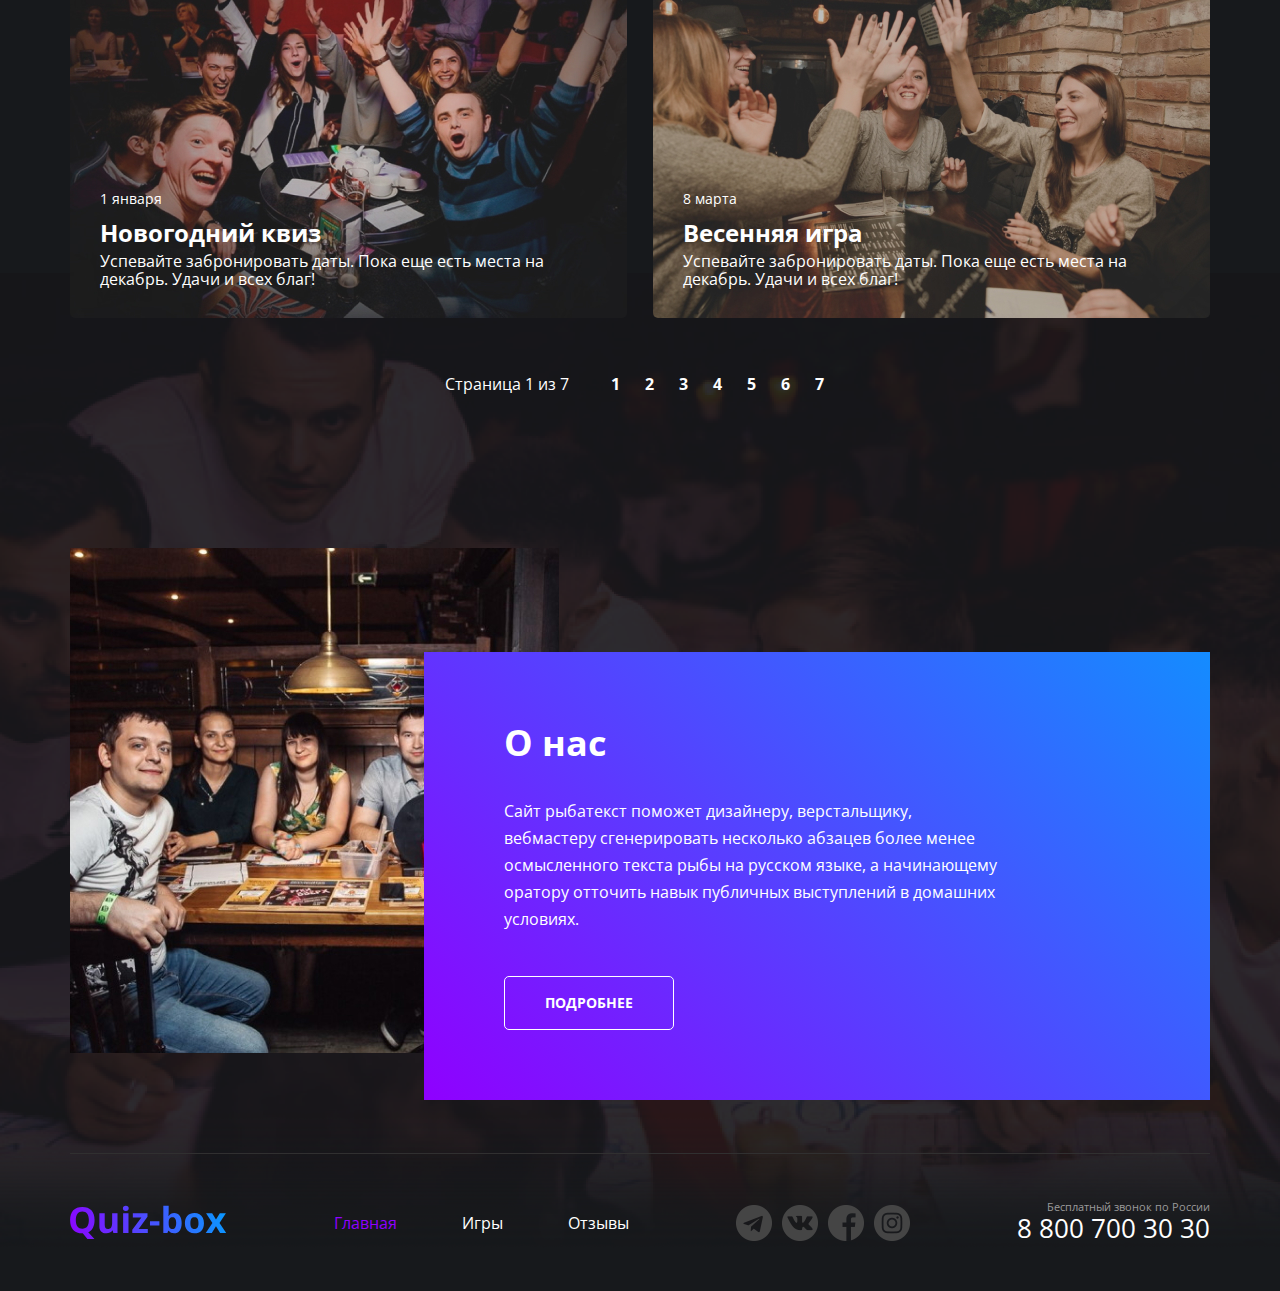
==== commit cb5069a1: "Week4: Reviewer's marks fixed" ====
--- a/index.html
+++ b/index.html
@@ -23,7 +23,7 @@
             </div>
             <nav class="menu">
               <ul class="menu__items">
-                <li class="menu__item">
+                <li class="menu__item--active">
                   <a href="index.html" class="menu__link">Главная</a>
                 </li>
                 <li class="menu__item">
@@ -310,7 +310,7 @@
           </div>
           <nav class="menu">
             <ul class="menu__items">
-              <li class="menu__item">
+              <li class="menu__item menu__item--active">
                 <a href="index.html" class="menu__link">Главная</a>
               </li>
               <li class="menu__item">
--- a/styles/main.css
+++ b/styles/main.css
@@ -6,7 +6,11 @@
 @import url('./layout/base.css');
 @import url('./layout/btn.css');
 
+/* Animations */
+@import url('./animations/bounce.css');
+
 /* Blocks */
+@import url('./blocks/welcome.css');
 @import url('./blocks/wrapper.css');
 @import url('./blocks/main-header.css');
 @import url('./blocks/logo.css');
